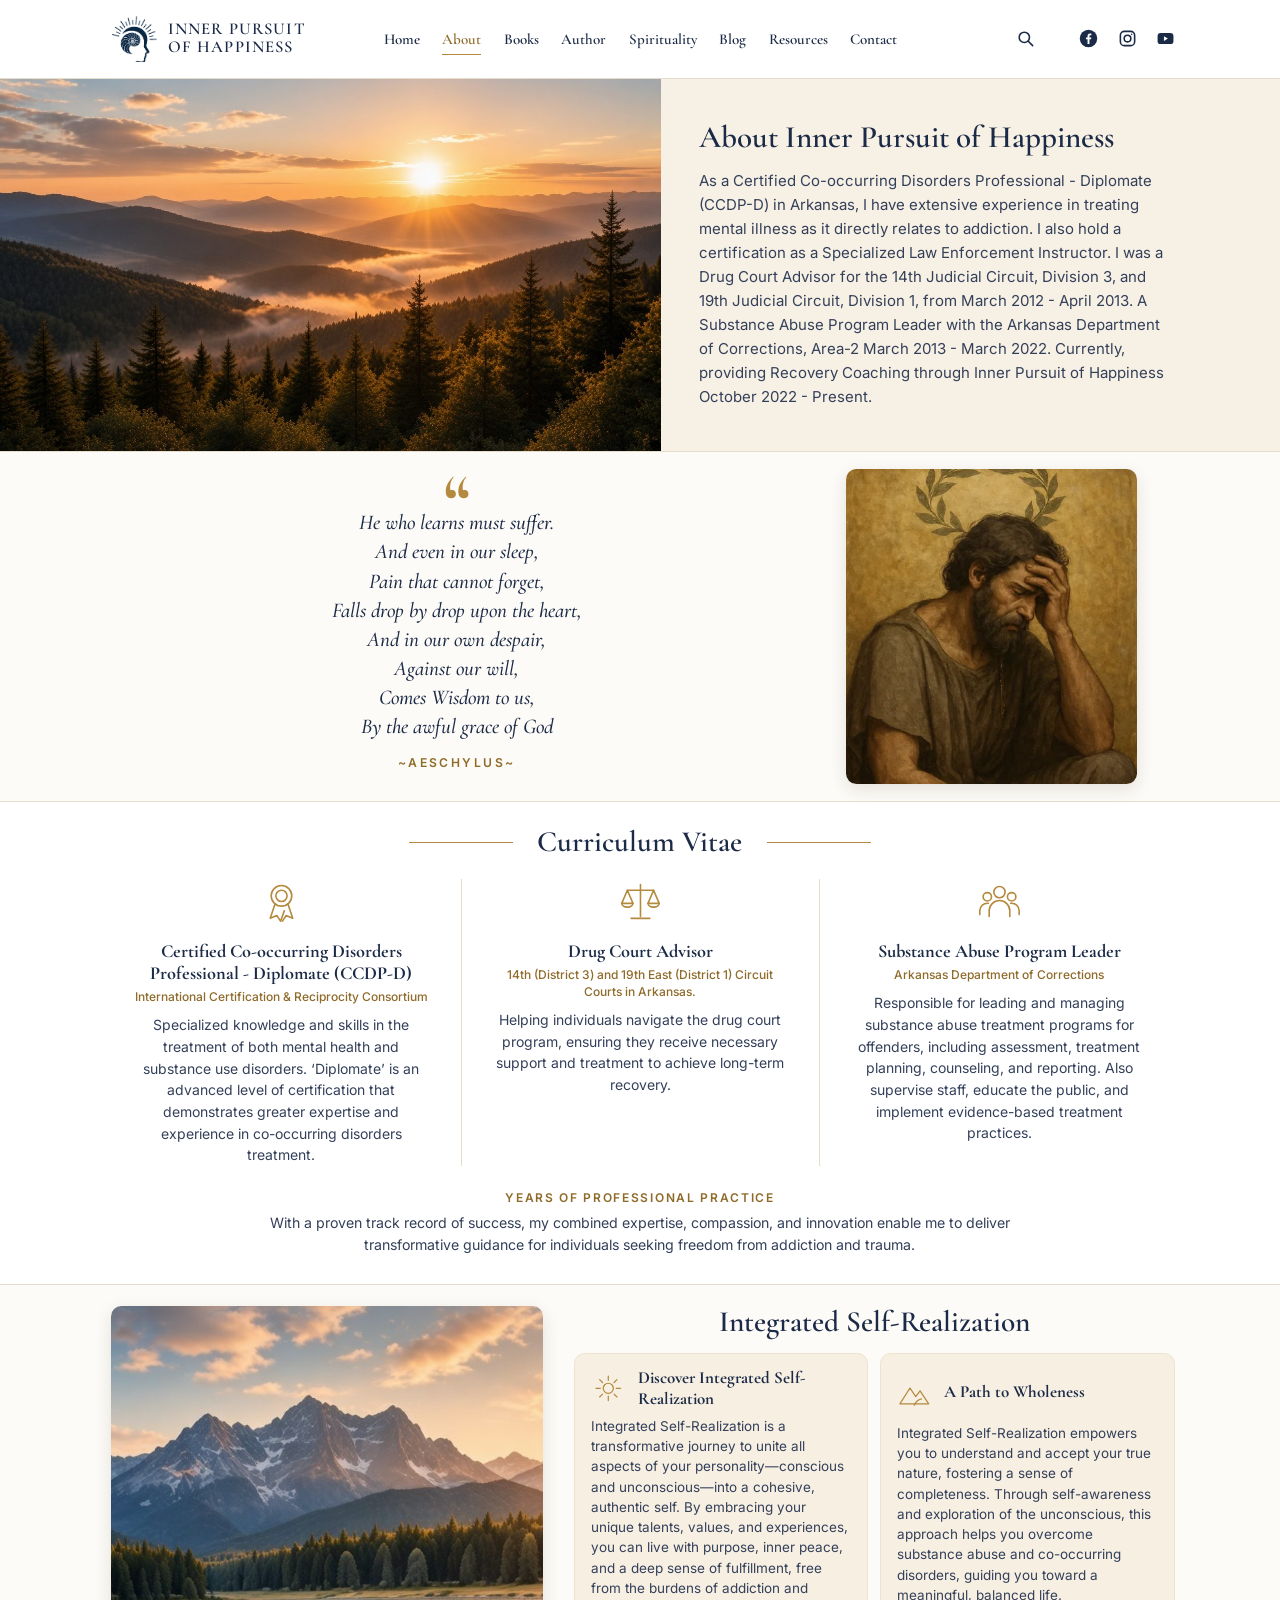
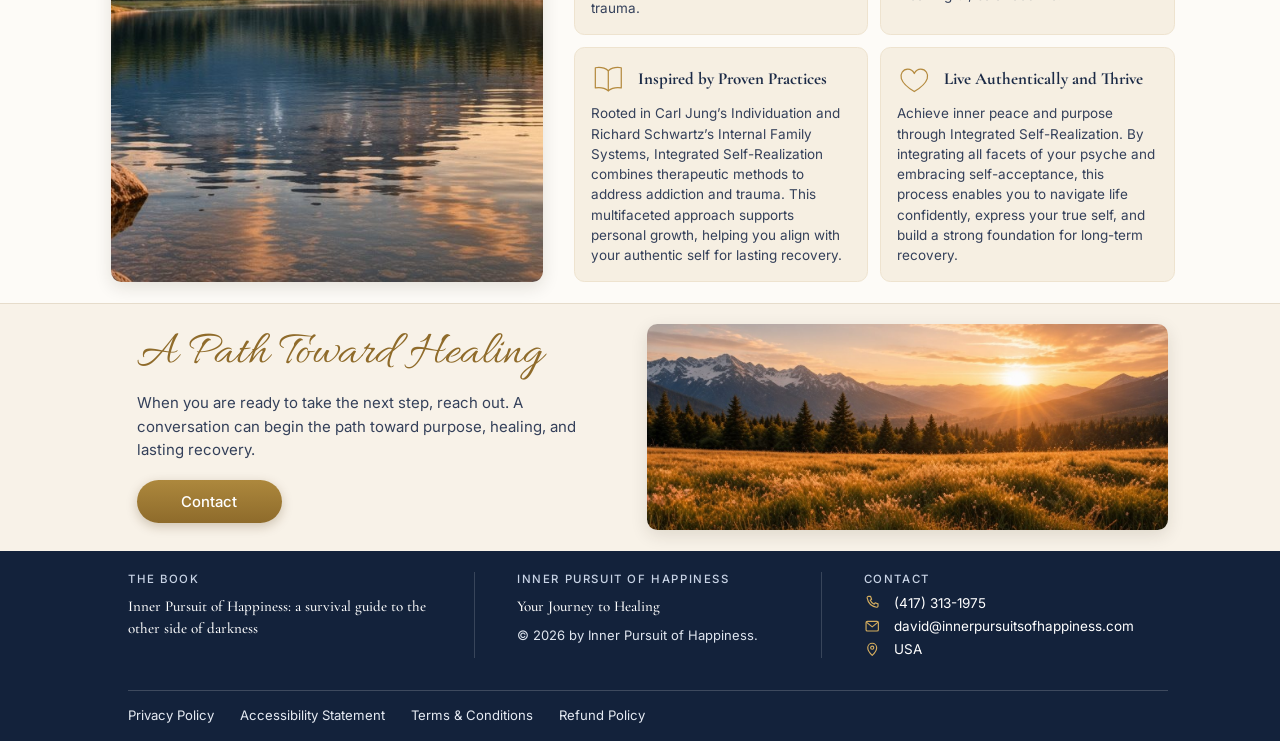
==== about.html @ 23fad0b7 "Add About page mock; link About from Home" ====
<!doctype html>
<html lang="en">
<head>
  <meta charset="utf-8" />
  <meta name="viewport" content="width=device-width, initial-scale=1" />
  <meta name="robots" content="noindex, nofollow, noarchive" />
  <meta name="googlebot" content="noindex, nofollow" />
  <title>About (design preview) | Inner Pursuit of Happiness</title>
  <meta name="description" content="Design preview of the Inner Pursuit of Happiness About page. Not the live website." />
  <link rel="icon" type="image/png" href="images/logo-icon.png" />
  <link rel="preconnect" href="https://fonts.googleapis.com" />
  <link rel="preconnect" href="https://fonts.gstatic.com" crossorigin />
  <link
    rel="stylesheet"
    href="https://fonts.googleapis.com/css2?family=Allura&family=Cormorant+Garamond:ital,wght@0,500;0,600;0,700;1,500&family=Inter:wght@400;500;600&display=swap"
  />
  <link rel="stylesheet" href="styles.css?v=compact-3" />
  <link rel="stylesheet" href="about.css?v=1" />
</head>
<body>
  <a class="skip-link" href="#main">Skip to main content</a>

  <header class="site-header">
    <div class="wrap header-inner">
      <a class="brand" href="./" aria-label="Inner Pursuit of Happiness, home">
        <img class="brand-mark" src="images/logo-icon.png" alt="" width="466" height="469" />
        <span class="brand-name" aria-hidden="true"><span>Inner Pursuit</span><span>of Happiness</span></span>
      </a>

      <button class="menu-toggle" type="button" aria-expanded="false" aria-controls="site-nav">
        <span class="menu-bars" aria-hidden="true"></span>
        <span class="menu-label">Menu</span>
      </button>

      <nav id="site-nav" class="site-nav" aria-label="Main">
        <ul>
          <li><a href="./">Home</a></li>
          <li><a href="about.html" aria-current="page">About</a></li>
          <li><a href="https://innerpursuitofhappiness.com/books">Books</a></li>
          <li><a href="https://innerpursuitofhappiness.com/author">Author</a></li>
          <li><a href="https://innerpursuitofhappiness.com/spirituality">Spirituality</a></li>
          <li><a href="https://innerpursuitofhappiness.com/blog">Blog</a></li>
          <li><a href="https://innerpursuitofhappiness.com/resources">Resources</a></li>
          <li><a href="https://innerpursuitofhappiness.com/contact">Contact</a></li>
        </ul>
      </nav>

      <div class="header-tools">
        <a
          class="tool-link"
          href="https://www.google.com/search?q=site%3Ainnerpursuitofhappiness.com"
          aria-label="Search the Inner Pursuit of Happiness website"
        >
          <svg viewBox="0 0 24 24" aria-hidden="true"><circle cx="10.5" cy="10.5" r="6.5" /><path d="M15.5 15.5 21 21" /></svg>
        </a>
        <span class="social" aria-hidden="true">
          <svg class="social-fb" viewBox="0 0 24 24"><circle cx="12" cy="12" r="11" /><path class="ink" d="M13.2 19v-6h2l.3-2.4h-2.3V9.2c0-.7.2-1.2 1.2-1.2h1.2V5.9c-.2 0-1-.1-1.8-.1-1.8 0-3 1.1-3 3.1v1.7H8.8V13h2v6z" /></svg>
          <svg class="social-ig" viewBox="0 0 24 24"><rect x="3" y="3" width="18" height="18" rx="5" /><circle cx="12" cy="12" r="4.2" /><circle cx="17.3" cy="6.7" r="1" class="dot" /></svg>
          <svg class="social-yt" viewBox="0 0 24 24"><rect x="2" y="5" width="20" height="14" rx="4" /><path class="ink" d="m10 9 5 3-5 3z" /></svg>
        </span>
      </div>
    </div>
  </header>

  <main id="main">
    <section class="ab-intro" aria-labelledby="about-title">
      <img
        class="ab-intro-img"
        src="images/about-valley-sunset.jpg"
        alt="The sun setting over misty forested mountain valleys, with evergreen trees in the foreground"
        width="1280"
        height="720"
        fetchpriority="high"
      />
      <div class="ab-intro-copy">
        <h1 id="about-title">About Inner Pursuit of Happiness</h1>
        <p>
          As a Certified Co-occurring Disorders Professional - Diplomate (CCDP-D) in Arkansas, I have extensive experience in
          treating mental illness as it directly relates to addiction. I also hold a certification as a Specialized Law
          Enforcement Instructor. I was a Drug Court Advisor for the 14th Judicial Circuit, Division 3, and 19th Judicial
          Circuit, Division 1, from March 2012 - April 2013. A Substance Abuse Program Leader with the Arkansas Department of
          Corrections, Area-2 March 2013 - March 2022. Currently, providing Recovery Coaching through Inner Pursuit of
          Happiness October 2022 - Present.
        </p>
      </div>
    </section>

    <section class="ab-quote" aria-label="A quote from Aeschylus">
      <div class="wrap ab-quote-grid">
        <figure class="ab-quote-fig">
          <span class="ab-quote-mark" aria-hidden="true">&ldquo;</span>
          <blockquote>
            <p>
              He who learns must suffer.<br />
              And even in our sleep,<br />
              Pain that cannot forget,<br />
              Falls drop by drop upon the heart,<br />
              And in our own despair,<br />
              Against our will,<br />
              Comes Wisdom to us,<br />
              By the awful grace of God
            </p>
          </blockquote>
          <figcaption>~Aeschylus~</figcaption>
        </figure>
        <img
          class="photo ab-quote-img"
          src="images/about-suffer.webp"
          alt="A person kneeling in sunlight with arms lifted"
          width="420"
          height="630"
          loading="lazy"
        />
      </div>
    </section>

    <section class="ab-cv" aria-labelledby="cv-title">
      <div class="wrap">
        <h2 id="cv-title" class="ab-rule-heading"><span>Curriculum Vitae</span></h2>
        <ul class="ab-cv-list">
          <li>
            <svg class="ab-icon" viewBox="0 0 48 48" aria-hidden="true"><circle cx="24" cy="18" r="11" /><circle cx="24" cy="18" r="6" /><path d="M17 27l-5 15 7-3 4 6 4-11M31 27l5 15-7-3-4 6" /></svg>
            <h3>Certified Co-occurring Disorders Professional - Diplomate (CCDP-D)</h3>
            <p class="ab-cv-org">International Certification &amp; Reciprocity Consortium</p>
            <p>
              Specialized knowledge and skills in the treatment of both mental health and substance use disorders.
              ‘Diplomate’ is an advanced level of certification that demonstrates greater expertise and experience in
              co-occurring disorders treatment.
            </p>
          </li>
          <li>
            <svg class="ab-icon" viewBox="0 0 48 48" aria-hidden="true"><path d="M24 6v34M14 42h20M10 12h28" /><path d="M10 12 4 26h12zM38 12l-6 14h12z" /><path d="M4 26a6 4 0 0 0 12 0M32 26a6 4 0 0 0 12 0" /></svg>
            <h3>Drug Court Advisor</h3>
            <p class="ab-cv-org">14th (District 3) and 19th East (District 1) Circuit Courts in Arkansas.</p>
            <p>
              Helping individuals navigate the drug court program, ensuring they receive necessary support and treatment to
              achieve long-term recovery.
            </p>
          </li>
          <li>
            <svg class="ab-icon" viewBox="0 0 48 48" aria-hidden="true"><circle cx="24" cy="14" r="6" /><circle cx="11" cy="19" r="4.5" /><circle cx="37" cy="19" r="4.5" /><path d="M13 40v-6a11 11 0 0 1 22 0v6M3 38v-4a8 8 0 0 1 9-8M45 38v-4a8 8 0 0 0-9-8" /></svg>
            <h3>Substance Abuse Program Leader</h3>
            <p class="ab-cv-org">Arkansas Department of Corrections</p>
            <p>
              Responsible for leading and managing substance abuse treatment programs for offenders, including assessment,
              treatment planning, counseling, and reporting. Also supervise staff, educate the public, and implement
              evidence-based treatment practices.
            </p>
          </li>
        </ul>
        <div class="ab-years">
          <h3>Years of Professional Practice</h3>
          <p>
            With a proven track record of success, my combined expertise, compassion, and innovation enable me to deliver
            transformative guidance for individuals seeking freedom from addiction and trauma.
          </p>
        </div>
      </div>
    </section>

    <section class="ab-isr" aria-labelledby="isr-title">
      <div class="wrap ab-isr-grid">
        <img
          class="photo ab-isr-img"
          src="images/mountain-lake.jpg"
          alt="A calm mountain lake at sunset with evergreen trees along the shore and golden light on the water"
          width="1280"
          height="720"
          loading="lazy"
        />
        <div class="ab-isr-copy">
          <h2 id="isr-title">Integrated Self-Realization</h2>
          <ul class="ab-cards">
            <li>
              <svg class="ab-card-icon" viewBox="0 0 48 48" aria-hidden="true"><circle cx="24" cy="24" r="7" /><path d="M24 7v6M24 35v6M7 24h6M35 24h6M12 12l4 4M32 32l4 4M12 36l4-4M32 16l4-4" /></svg>
              <h3>Discover Integrated Self-Realization</h3>
              <p>
                Integrated Self-Realization is a transformative journey to unite all aspects of your personality—conscious
                and unconscious—into a cohesive, authentic self. By embracing your unique talents, values, and experiences,
                you can live with purpose, inner peace, and a deep sense of fulfillment, free from the burdens of addiction
                and trauma.
              </p>
            </li>
            <li>
              <svg class="ab-card-icon" viewBox="0 0 48 48" aria-hidden="true"><path d="M4 40 18 18l8 12 6-8 12 18z" /><path d="M24 42c2-6 6-8 10-9" /></svg>
              <h3>A Path to Wholeness</h3>
              <p>
                Integrated Self-Realization empowers you to understand and accept your true nature, fostering a sense of
                completeness. Through self-awareness and exploration of the unconscious, this approach helps you overcome
                substance abuse and co-occurring disorders, guiding you toward a meaningful, balanced life.
              </p>
            </li>
            <li>
              <svg class="ab-card-icon" viewBox="0 0 48 48" aria-hidden="true"><path d="M24 12c-5-4-12-5-18-4v28c6-1 13 0 18 4 5-4 12-5 18-4V8c-6-1-13 0-18 4Z" /><path d="M24 12v28" /></svg>
              <h3>Inspired by Proven Practices</h3>
              <p>
                Rooted in Carl Jung’s Individuation and Richard Schwartz’s Internal Family Systems, Integrated
                Self-Realization combines therapeutic methods to address addiction and trauma. This multifaceted approach
                supports personal growth, helping you align with your authentic self for lasting recovery.
              </p>
            </li>
            <li>
              <svg class="ab-card-icon" viewBox="0 0 48 48" aria-hidden="true"><path d="M24 41s-15-9-18-18c-2-6 2-13 9-13 4 0 7 2 9 6 2-4 5-6 9-6 7 0 11 7 9 13-3 9-18 18-18 18Z" /></svg>
              <h3>Live Authentically and Thrive</h3>
              <p>
                Achieve inner peace and purpose through Integrated Self-Realization. By integrating all facets of your psyche
                and embracing self-acceptance, this process enables you to navigate life confidently, express your true self,
                and build a strong foundation for long-term recovery.
              </p>
            </li>
          </ul>
        </div>
      </div>
    </section>

    <section class="ab-heal" aria-labelledby="heal-title">
      <div class="wrap ab-heal-grid">
        <div class="ab-heal-copy">
          <h2 id="heal-title" class="script-heading">A Path Toward Healing</h2>
          <p>
            When you are ready to take the next step, reach out. A conversation can begin the path toward purpose, healing,
            and lasting recovery.
          </p>
          <a class="btn btn-gold" href="https://innerpursuitofhappiness.com/contact">Contact</a>
        </div>
        <img
          class="photo ab-heal-img"
          src="images/about-meadow-sunset.jpg"
          alt="A golden meadow at sunset with evergreen trees and snow-dusted mountains in the distance"
          width="1280"
          height="720"
          loading="lazy"
        />
      </div>
    </section>
  </main>

  <footer class="site-footer">
    <div class="wrap footer-cols">
      <div class="footer-col">
        <p class="footer-label">The Book</p>
        <p class="footer-serif">
          <a href="https://innerpursuitofhappiness.com/books/inner-pursuit-of-happiness">Inner Pursuit of Happiness: a survival guide to the other side of darkness</a>
        </p>
      </div>
      <div class="footer-col">
        <p class="footer-label">Inner Pursuit of Happiness</p>
        <p class="footer-serif">Your Journey to Healing</p>
        <p class="footer-small">© 2026 by Inner Pursuit of Happiness.</p>
      </div>
      <div class="footer-col">
        <p class="footer-label">Contact</p>
        <ul class="footer-contact">
          <li>
            <svg viewBox="0 0 24 24" aria-hidden="true"><path d="M6.6 3.5h3l1.5 4.2-2 1.4a12 12 0 0 0 5.8 5.8l1.4-2 4.2 1.5v3a2 2 0 0 1-2.2 2A17 17 0 0 1 4.6 5.7a2 2 0 0 1 2-2.2Z" /></svg>
            <a href="tel:+14173131975">(417) 313-1975</a>
          </li>
          <li>
            <svg viewBox="0 0 24 24" aria-hidden="true"><rect x="3" y="5" width="18" height="14" rx="2" /><path d="m3.5 6 8.5 7 8.5-7" /></svg>
            <a href="mailto:david@innerpursuitsofhappiness.com">david@innerpursuitsofhappiness.com</a>
          </li>
          <li>
            <svg viewBox="0 0 24 24" aria-hidden="true"><path d="M12 21s-6.5-6.2-6.5-11.2a6.5 6.5 0 0 1 13 0C18.5 14.8 12 21 12 21Z" /><circle cx="12" cy="9.8" r="2.3" /></svg>
            <span>USA</span>
          </li>
        </ul>
      </div>
    </div>
    <div class="wrap footer-legal">
      <nav aria-label="Legal">
        <ul>
          <li><a href="https://innerpursuitofhappiness.com/privacy-policy">Privacy Policy</a></li>
          <li><a href="https://innerpursuitofhappiness.com/accessibility">Accessibility Statement</a></li>
          <li><a href="https://innerpursuitofhappiness.com/terms">Terms &amp; Conditions</a></li>
          <li><a href="https://innerpursuitofhappiness.com/refund-policy">Refund Policy</a></li>
        </ul>
      </nav>
    </div>
  </footer>

  <script>
    (function () {
      var btn = document.querySelector(".menu-toggle");
      var nav = document.getElementById("site-nav");
      if (!btn || !nav) return;
      btn.addEventListener("click", function () {
        var open = btn.getAttribute("aria-expanded") === "true";
        btn.setAttribute("aria-expanded", String(!open));
        nav.classList.toggle("is-open", !open);
      });
    })();
  </script>
</body>
</html>
---- styles.css ----
/* Inner Pursuit of Happiness — home page design preview.
   Desktop geometry is taken from the approved 682px-wide mockup: every
   measurement is written in mockup pixels multiplied by --u (one mockup
   pixel), so the page keeps the mockup's proportions at any desktop width. */

:root {
  --u: min(calc(100vw / 682), 2.2px);
  --navy: #1b2a46;
  --navy-deep: #13223b;
  --ink: #26324a;
  --gold: #b48a3e;
  --gold-text: #8f6b2a;
  --gold-btn-top: #ad883d;
  --gold-btn-bottom: #8e6b2b;
  --cream: #faf6ee;
  --ivory: #fdfbf7;
  --line: #e6dccb;
  --serif: "Cormorant Garamond", "Palatino Linotype", Palatino, Georgia, serif;
  --sans: "Inter", "Segoe UI", system-ui, sans-serif;
  --script: "Allura", "Segoe Script", cursive;
}

*,
*::before,
*::after {
  box-sizing: border-box;
}

html {
  -webkit-text-size-adjust: 100%;
}

body {
  margin: 0;
  background: var(--ivory);
  color: var(--ink);
  font-family: var(--serif);
  overflow-x: hidden;
}

img {
  display: block;
  max-width: 100%;
}

a {
  color: inherit;
}

h1,
h2,
p,
ul,
figure,
blockquote {
  margin: 0;
}

ul {
  padding: 0;
  list-style: none;
}

:focus-visible {
  outline: 2px solid var(--gold-text);
  outline-offset: 3px;
  border-radius: 3px;
}

.skip-link {
  position: absolute;
  left: 1rem;
  top: -4rem;
  z-index: 50;
  padding: 0.6rem 1rem;
  background: var(--navy);
  color: #fff;
  font-family: var(--sans);
  text-decoration: none;
}

.skip-link:focus {
  top: 1rem;
}

.wrap {
  width: calc(682 * var(--u));
  margin-inline: auto;
  position: relative;
}

/* —— Header (mockup y 0–46) —— */
.site-header {
  background: #fff;
  border-bottom: 1px solid var(--line);
  position: relative;
  z-index: 10;
}

.header-inner {
  display: flex;
  align-items: center;
  height: calc(46 * var(--u));
  padding: 0 calc(32 * var(--u)) 0 calc(36 * var(--u));
}

.brand {
  display: flex;
  align-items: center;
  gap: calc(6 * var(--u));
  text-decoration: none;
  color: var(--navy);
  width: calc(157 * var(--u));
  flex: none;
}

.brand-mark {
  width: calc(28 * var(--u));
  height: auto;
}

.brand-name {
  display: flex;
  flex-direction: column;
  font-family: var(--serif);
  font-weight: 600;
  font-size: max(11px, calc(10.5 * var(--u)));
  line-height: 1.08;
  letter-spacing: 0.07em;
  text-transform: uppercase;
  white-space: nowrap;
}

.site-nav ul {
  display: flex;
  align-items: center;
  gap: calc(13 * var(--u));
}

.site-nav a {
  position: relative;
  display: inline-block;
  padding: calc(4 * var(--u)) 0;
  font-family: var(--serif);
  font-weight: 600;
  font-size: max(13px, calc(9.6 * var(--u)));
  color: var(--navy);
  text-decoration: none;
}

.site-nav a::after {
  content: "";
  position: absolute;
  left: 0;
  right: 0;
  bottom: 0;
  height: 1px;
  background: var(--gold);
  transform: scaleX(0);
  transition: transform 0.2s ease;
}

.site-nav a:hover::after,
.site-nav a[aria-current="page"]::after {
  transform: scaleX(1);
}

.site-nav a[aria-current="page"] {
  color: var(--gold-text);
}

.header-tools {
  display: flex;
  align-items: center;
  gap: calc(26 * var(--u));
  margin-left: auto;
}

.tool-link {
  display: grid;
  place-items: center;
  color: var(--navy);
}

.header-tools svg {
  width: calc(12.5 * var(--u));
  height: calc(12.5 * var(--u));
  min-width: 16px;
  min-height: 16px;
}

.tool-link svg {
  fill: none;
  stroke: currentColor;
  stroke-width: 2;
  stroke-linecap: round;
}

.social {
  display: flex;
  align-items: center;
  gap: calc(11 * var(--u));
  color: var(--navy);
}

.social-fb circle {
  fill: var(--navy);
}

.social-fb .ink,
.social-yt .ink {
  fill: #fff;
}

.social-ig rect,
.social-ig circle {
  fill: none;
  stroke: var(--navy);
  stroke-width: 2;
}

.social-ig .dot {
  fill: var(--navy);
  stroke: none;
}

.social-yt rect {
  fill: var(--navy);
}

.menu-toggle {
  display: none;
}

/* —— Hero (mockup y 47–257: 210 tall) —— */
.hero {
  position: relative;
  height: calc(210 * var(--u));
  overflow: hidden;
  background: #c98d4f;
}

.hero-img {
  position: absolute;
  inset: 0;
  width: 100%;
  height: 100%;
  object-fit: cover;
  object-position: 30% 33%;
}

.hero::after {
  content: "";
  position: absolute;
  inset: 0;
  background: radial-gradient(ellipse 22% 46% at 74.6% 50%, rgba(255, 240, 214, 0.38), rgba(255, 240, 214, 0) 100%);
  pointer-events: none;
}

.hero-inner {
  height: 100%;
  z-index: 1;
}

.hero-copy {
  position: absolute;
  left: calc(390 * var(--u));
  width: calc(238 * var(--u));
  top: calc(26 * var(--u));
  text-align: center;
  color: var(--navy);
}

.hero h1 {
  font-family: var(--serif);
  font-weight: 600;
  font-size: calc(28 * var(--u));
  line-height: 0.97;
  letter-spacing: -0.005em;
  color: var(--navy);
}

.hero-lede {
  margin-top: calc(10 * var(--u));
  font-family: var(--serif);
  font-weight: 600;
  font-size: calc(11 * var(--u));
  line-height: 1.45;
  color: #1f2a3c;
}

.btn {
  display: inline-flex;
  align-items: center;
  justify-content: center;
  border-radius: 999px;
  font-family: var(--sans);
  font-weight: 600;
  text-decoration: none;
  transition: filter 0.2s ease, transform 0.2s ease;
}

.btn-gold {
  color: #fff;
  background: linear-gradient(180deg, var(--gold-btn-top), var(--gold-btn-bottom));
  box-shadow: 0 calc(2 * var(--u)) calc(6 * var(--u)) rgba(80, 52, 12, 0.25);
}

.btn-gold:hover {
  filter: brightness(1.08);
}

.btn-caps {
  text-transform: uppercase;
  letter-spacing: 0.12em;
}

.hero .btn {
  margin-top: calc(14 * var(--u));
  width: calc(136 * var(--u));
  height: calc(29 * var(--u));
  font-size: max(11px, calc(7.8 * var(--u)));
}

/* —— Feature icons (mockup y 257–343: 86 tall) —— */
.features {
  background: var(--cream);
  border-bottom: 1px solid var(--line);
}

.features-list {
  display: grid;
  grid-template-columns: repeat(4, 1fr);
  height: calc(86 * var(--u));
  padding: 0 calc(18 * var(--u));
  align-items: center;
}

.features-list li {
  display: flex;
  flex-direction: column;
  align-items: center;
  text-align: center;
  padding: calc(4 * var(--u)) 0;
}

.features-list li + li {
  border-left: 1px solid var(--line);
}

.feature-icon {
  width: calc(25 * var(--u));
  height: calc(25 * var(--u));
  fill: none;
  stroke: var(--gold);
  stroke-width: 1.6;
  stroke-linecap: round;
  stroke-linejoin: round;
}

.features h2 {
  margin-top: calc(7 * var(--u));
  font-family: var(--serif);
  font-weight: 600;
  font-size: max(15px, calc(11.2 * var(--u)));
  line-height: 1.15;
  color: var(--navy);
}

.features p {
  margin-top: calc(3 * var(--u));
  font-family: var(--serif);
  font-weight: 500;
  font-size: max(13px, calc(8.4 * var(--u)));
  color: #3c4658;
}

/* —— Who this is for (mockup y 343–580) —— */
.who {
  background: var(--ivory);
  padding: calc(18 * var(--u)) 0 calc(14 * var(--u));
}

.who-grid {
  display: grid;
  grid-template-columns: calc(312 * var(--u)) calc(275 * var(--u));
  justify-content: space-between;
  padding: 0 calc(40 * var(--u)) 0 calc(45 * var(--u));
}

.script-heading {
  font-family: var(--script);
  font-weight: 400;
  font-size: calc(30 * var(--u));
  line-height: 1;
  color: var(--gold-text);
  margin-top: calc(4 * var(--u));
}

.who-copy p {
  font-family: var(--serif);
  font-weight: 500;
  font-size: calc(12.4 * var(--u));
  line-height: 1.35;
  color: var(--ink);
}

.who-copy .script-heading + p {
  margin-top: calc(12 * var(--u));
}

.who-more {
  margin-top: calc(10 * var(--u));
}

.photo {
  border-radius: calc(6 * var(--u));
  object-fit: cover;
  box-shadow: 0 calc(3 * var(--u)) calc(10 * var(--u)) rgba(40, 30, 10, 0.12);
}

.who-photo {
  width: calc(275 * var(--u));
  height: calc(164 * var(--u));
  object-position: 50% 55%;
}

.tagline {
  display: flex;
  align-items: center;
  justify-content: center;
  gap: calc(8 * var(--u));
  margin-top: calc(12 * var(--u));
  font-family: var(--script);
  font-size: calc(21 * var(--u));
  line-height: 1.2;
  color: var(--navy);
}

.heart {
  width: calc(12 * var(--u));
  height: calc(12 * var(--u));
  fill: var(--gold);
}

/* —— Quote banner (mockup y 580–688: 108 tall) —— */
.quote {
  position: relative;
  height: calc(108 * var(--u));
  overflow: hidden;
  background: var(--navy-deep);
}

.quote-img {
  position: absolute;
  inset: 0;
  width: 100%;
  height: 100%;
  object-fit: cover;
  object-position: 50% 60%;
}

.quote::after {
  content: "";
  position: absolute;
  inset: 0;
  background: radial-gradient(ellipse 48% 70% at 50% 55%, rgba(14, 22, 40, 0.5), rgba(14, 22, 40, 0.12) 100%);
}

.quote-inner {
  position: relative;
  z-index: 1;
  height: 100%;
  display: flex;
  flex-direction: column;
  align-items: center;
  justify-content: center;
  text-align: center;
  color: #fff;
}

.quote-mark {
  font-family: var(--serif);
  font-weight: 700;
  font-size: calc(40 * var(--u));
  line-height: 0.6;
  height: calc(18 * var(--u));
  color: #d4ad5f;
}

.quote blockquote p {
  margin-top: calc(6 * var(--u));
  font-family: var(--serif);
  font-style: italic;
  font-weight: 500;
  font-size: calc(12 * var(--u));
  line-height: 1.5;
  text-shadow: 0 1px 3px rgba(0, 0, 0, 0.35);
}

.quote figcaption {
  margin-top: calc(7 * var(--u));
  font-family: var(--sans);
  font-weight: 600;
  font-size: max(11px, calc(7.4 * var(--u)));
  letter-spacing: 0.12em;
  text-transform: uppercase;
  color: #e3bf72;
}

/* —— Your Journey to Healing (mockup y 688–868) —— */
.journey {
  background: var(--cream);
  padding: calc(14 * var(--u)) 0 calc(12 * var(--u));
  border-top: 1px solid var(--line);
}

.journey-grid {
  display: grid;
  grid-template-columns: calc(326 * var(--u)) 1fr;
  gap: calc(32 * var(--u));
  align-items: center;
  padding: 0 calc(40 * var(--u)) 0 calc(34 * var(--u));
}

.journey-photo {
  width: calc(326 * var(--u));
  height: calc(154 * var(--u));
  object-position: 50% 60%;
}

.journey-copy h2 {
  font-family: var(--serif);
  font-weight: 500;
  font-size: calc(24 * var(--u));
  line-height: 1.1;
  color: var(--navy);
}

.journey-copy p {
  margin-top: calc(9 * var(--u));
  font-family: var(--serif);
  font-weight: 500;
  font-size: calc(12.2 * var(--u));
  line-height: 1.33;
  color: var(--ink);
}

.journey .btn {
  margin-top: calc(16 * var(--u));
  width: calc(89 * var(--u));
  height: calc(29 * var(--u));
  font-size: max(13px, calc(10 * var(--u)));
  font-weight: 500;
}

/* —— Footer (mockup y 868–1024: 156 tall) —— */
.site-footer {
  background: var(--navy-deep);
  color: #fff;
  padding: calc(18 * var(--u)) 0 calc(14 * var(--u));
}

.footer-cols {
  display: grid;
  grid-template-columns: 1fr 1fr 1fr;
  padding: 0 calc(36 * var(--u)) calc(18 * var(--u)) calc(45 * var(--u));
}

.footer-col + .footer-col {
  border-left: 1px solid rgba(255, 255, 255, 0.16);
  padding-left: calc(24 * var(--u));
}

.footer-col:first-child {
  padding-right: calc(24 * var(--u));
}

.footer-label {
  font-family: var(--sans);
  font-weight: 500;
  font-size: max(11px, calc(7.4 * var(--u)));
  letter-spacing: 0.14em;
  text-transform: uppercase;
  color: #c9d4e6;
}

.footer-serif {
  margin-top: calc(9 * var(--u));
  font-family: var(--serif);
  font-weight: 500;
  font-size: max(15px, calc(10.6 * var(--u)));
  line-height: 1.45;
}

.footer-serif a {
  text-decoration: none;
}

.footer-serif a:hover,
.footer-contact a:hover,
.footer-legal a:hover {
  text-decoration: underline;
}

.footer-small {
  margin-top: calc(7 * var(--u));
  font-family: var(--sans);
  font-size: max(12px, calc(8.2 * var(--u)));
  color: #dfe5ef;
}

.footer-contact {
  margin-top: calc(6 * var(--u));
  display: grid;
  gap: calc(6 * var(--u));
  font-family: var(--sans);
  font-size: max(12px, calc(8.4 * var(--u)));
}

.footer-contact li {
  display: flex;
  align-items: center;
  gap: calc(8 * var(--u));
  min-width: 0;
}

.footer-contact a {
  text-decoration: none;
  overflow-wrap: anywhere;
}

.footer-contact svg {
  flex: none;
  width: max(14px, calc(9.5 * var(--u)));
  height: max(14px, calc(9.5 * var(--u)));
  fill: none;
  stroke: #d4ad5f;
  stroke-width: 1.7;
  stroke-linejoin: round;
}

.footer-legal {
  padding: calc(12 * var(--u)) calc(36 * var(--u)) 0 calc(45 * var(--u));
}

.footer-legal::before {
  content: "";
  display: block;
  height: 1px;
  background: rgba(255, 255, 255, 0.18);
  margin-bottom: calc(12 * var(--u));
}

.footer-legal ul {
  display: flex;
  flex-wrap: wrap;
  gap: calc(6 * var(--u)) calc(15 * var(--u));
}

.footer-legal a {
  font-family: var(--sans);
  font-size: max(12px, calc(8.2 * var(--u)));
  color: #e6ebf3;
  text-decoration: none;
}

/* —— Tablet and phone —— */
@media (max-width: 960px) {
  :root {
    --u: 1.5px;
  }

  .wrap {
    width: 100%;
  }

  .header-inner {
    height: auto;
    min-height: 64px;
    padding: 0.6rem 1.25rem;
    flex-wrap: wrap;
    gap: 0.5rem 1rem;
  }

  .brand {
    width: auto;
  }

  .brand-mark {
    width: 40px;
  }

  .header-tools {
    order: 2;
    gap: 1rem;
  }

  .menu-toggle {
    order: 3;
    display: inline-flex;
    align-items: center;
    gap: 0.5rem;
    padding: 0.5rem 0.9rem;
    border: 1px solid var(--line);
    border-radius: 999px;
    background: #fff;
    color: var(--navy);
    font-family: var(--sans);
    font-size: 0.9rem;
    font-weight: 600;
    cursor: pointer;
  }

  .menu-bars,
  .menu-bars::before,
  .menu-bars::after {
    display: block;
    width: 16px;
    height: 2px;
    background: currentColor;
    position: relative;
  }

  .menu-bars::before,
  .menu-bars::after {
    content: "";
    position: absolute;
    left: 0;
  }

  .menu-bars::before {
    top: -5px;
  }

  .menu-bars::after {
    top: 5px;
  }

  .site-nav {
    order: 4;
    display: none;
    width: 100%;
  }

  .site-nav.is-open {
    display: block;
  }

  .site-nav ul {
    flex-direction: column;
    align-items: flex-start;
    gap: 0;
    padding: 0.25rem 0 0.5rem;
  }

  .site-nav li {
    width: 100%;
    border-top: 1px solid var(--line);
  }

  .site-nav a {
    display: block;
    padding: 0.7rem 0;
    font-size: 1.1rem;
  }

  .site-nav a::after {
    display: none;
  }

  .hero {
    height: auto;
    background: var(--cream);
  }

  .hero-img {
    position: relative;
    height: clamp(240px, 56vw, 460px);
    object-position: 28% 35%;
  }

  .hero::after {
    display: none;
  }

  .hero-copy {
    position: static;
    width: auto;
    padding: 1.75rem 1.25rem 2rem;
  }

  .hero h1 {
    font-size: clamp(2.2rem, 7vw, 3rem);
    line-height: 1.02;
  }

  .hero-lede {
    font-size: 1.15rem;
  }

  .hero .btn {
    width: auto;
    height: auto;
    min-height: 48px;
    padding: 0 2rem;
  }

  .features-list {
    height: auto;
    grid-template-columns: repeat(2, 1fr);
    padding: 1.25rem 1rem;
    row-gap: 1.25rem;
  }

  .features-list li:nth-child(3) {
    border-left: 0;
  }

  .feature-icon {
    width: 36px;
    height: 36px;
  }

  .who {
    padding: 2rem 0 1.75rem;
  }

  .who-grid,
  .journey-grid {
    grid-template-columns: 1fr;
    gap: 1.5rem;
    padding: 0 1.25rem;
  }

  .script-heading {
    font-size: 2.6rem;
  }

  .who-copy p,
  .journey-copy p {
    font-size: 1.2rem;
    line-height: 1.5;
  }

  .who-photo,
  .journey-photo {
    width: 100%;
    height: auto;
    aspect-ratio: 16 / 9;
    border-radius: 8px;
  }

  .tagline {
    margin-top: 1.5rem;
    padding: 0 1.25rem;
    font-size: 1.9rem;
    flex-wrap: wrap;
    text-align: center;
  }

  .heart {
    width: 18px;
    height: 18px;
  }

  .quote {
    height: auto;
  }

  .quote-inner {
    padding: 2rem 1.25rem;
  }

  .quote-mark {
    font-size: 3.2rem;
    height: 1.6rem;
  }

  .quote blockquote p {
    font-size: 1.2rem;
  }

  .journey {
    padding: 2rem 0;
  }

  .journey-copy h2 {
    font-size: 2.2rem;
  }

  .journey .btn {
    width: auto;
    height: auto;
    min-height: 46px;
    padding: 0 2rem;
  }

  .site-footer {
    padding: 2rem 0 1.5rem;
  }

  .footer-cols {
    grid-template-columns: 1fr;
    gap: 1.5rem;
    padding: 0 1.25rem 1.5rem;
  }

  .footer-col + .footer-col {
    border-left: 0;
    border-top: 1px solid rgba(255, 255, 255, 0.16);
    padding: 1.25rem 0 0;
  }

  .footer-legal {
    padding: 1rem 1.25rem 0;
  }

  .br-d {
    display: none;
  }
}

@media (max-width: 480px) {
  .brand-name {
    font-size: 12px;
  }

  .header-tools {
    gap: 0.7rem;
  }

  .social {
    gap: 0.55rem;
  }

  .features p {
    font-size: 12px;
  }
}

@media (prefers-reduced-motion: reduce) {
  .btn,
  .site-nav a::after {
    transition: none;
  }
}

/* —— Second pass against the mockup: icon row weight, body size, quote mark —— */
@media (min-width: 961px) {
  .feature-icon {
    width: calc(29 * var(--u));
    height: calc(29 * var(--u));
    stroke-width: 1.8;
  }

  .features h2 {
    margin-top: calc(6 * var(--u));
    font-size: calc(12 * var(--u));
  }

  .features p {
    font-size: calc(8.8 * var(--u));
    color: #2f3a4e;
  }

  .who-grid {
    grid-template-columns: calc(304 * var(--u)) calc(275 * var(--u));
  }

  .who-copy p {
    font-size: calc(13.4 * var(--u));
    line-height: 1.28;
    color: var(--navy);
  }

  .quote-mark {
    font-size: calc(50 * var(--u));
    height: calc(20 * var(--u));
    color: #dcb262;
  }

  .quote blockquote p {
    font-size: calc(12.6 * var(--u));
  }

  .quote figcaption {
    color: #ecc679;
  }

  .hero h1 {
    font-weight: 700;
  }
}

@media (min-width: 961px) {
  .who-grid {
    grid-template-columns: calc(314 * var(--u)) calc(275 * var(--u));
  }

  .who-copy p {
    font-size: calc(12.2 * var(--u));
    line-height: 1.36;
    white-space: nowrap;
  }

  .quote-mark {
    font-size: calc(44 * var(--u));
  }
}

/* —— Compact pass: content width capped at 1180px (682 mockup px x 1.73),
   then section heights and type reduced toward the requested targets. —— */
@media (min-width: 961px) {
  :root {
    --u: min(calc(100vw / 682), 1.73px);
  }

  .header-inner {
    height: calc(45 * var(--u));
  }

  .brand-mark {
    width: calc(26 * var(--u));
  }

  .brand-name {
    font-size: calc(9.6 * var(--u));
  }

  .site-nav a {
    font-size: max(14px, calc(8.7 * var(--u)));
  }

  .header-tools svg {
    width: calc(11 * var(--u));
    height: calc(11 * var(--u));
  }

  .hero {
    height: calc(182 * var(--u));
  }

  .hero-img {
    object-position: 30% 26%;
  }

  .hero-copy {
    top: calc(24 * var(--u));
  }

  .hero h1 {
    font-size: calc(24.3 * var(--u));
  }

  .hero-lede {
    margin-top: calc(8 * var(--u));
    font-size: max(16px, calc(9.8 * var(--u)));
  }

  .hero .btn {
    margin-top: calc(11 * var(--u));
    width: calc(116 * var(--u));
    height: calc(25.5 * var(--u));
    font-size: max(11px, calc(7 * var(--u)));
  }

  .features-list {
    height: calc(82 * var(--u));
  }

  .feature-icon {
    width: calc(26 * var(--u));
    height: calc(26 * var(--u));
  }

  .features h2 {
    margin-top: calc(5 * var(--u));
    font-size: calc(10 * var(--u));
  }

  .features p {
    font-size: max(13px, calc(8 * var(--u)));
  }

  .who {
    padding: calc(14 * var(--u)) 0 calc(10 * var(--u));
  }

  .who-grid {
    grid-template-columns: calc(300 * var(--u)) calc(275 * var(--u));
    align-items: center;
  }

  .script-heading {
    font-size: calc(27.7 * var(--u));
    margin-top: 0;
  }

  .who-copy p {
    font-size: calc(10.4 * var(--u));
    line-height: 1.45;
  }

  .who-copy .script-heading + p {
    margin-top: calc(8 * var(--u));
  }

  .who-more {
    margin-top: calc(7 * var(--u));
  }

  .who-photo {
    height: calc(153 * var(--u));
  }

  .tagline {
    margin-top: calc(8 * var(--u));
    font-size: calc(18 * var(--u));
  }

  .heart {
    width: calc(11 * var(--u));
    height: calc(11 * var(--u));
  }

  .quote {
    height: calc(98 * var(--u));
  }

  .quote-mark {
    font-size: calc(36 * var(--u));
    height: calc(15 * var(--u));
  }

  .quote blockquote p {
    margin-top: calc(5 * var(--u));
    font-size: calc(10.4 * var(--u));
  }

  .quote figcaption {
    margin-top: calc(6 * var(--u));
    font-size: max(11px, calc(6.8 * var(--u)));
  }

  .journey {
    padding: calc(12 * var(--u)) 0 calc(10 * var(--u));
  }

  .journey-photo {
    height: calc(140 * var(--u));
  }

  .journey-copy h2 {
    font-size: calc(18.5 * var(--u));
  }

  .journey-copy p {
    margin-top: calc(7 * var(--u));
    font-size: calc(10.4 * var(--u));
    line-height: 1.45;
  }

  .journey .btn {
    margin-top: calc(12 * var(--u));
    width: calc(84 * var(--u));
    height: calc(25 * var(--u));
    font-size: max(13px, calc(8.6 * var(--u)));
  }

  .site-footer {
    padding: calc(12 * var(--u)) 0 calc(9 * var(--u));
  }

  .footer-cols {
    padding-bottom: calc(11 * var(--u));
  }

  .footer-label {
    font-size: max(11px, calc(6.6 * var(--u)));
  }

  .footer-serif {
    margin-top: calc(6 * var(--u));
    font-size: calc(8.7 * var(--u));
  }

  .footer-small {
    margin-top: calc(5 * var(--u));
    font-size: max(13px, calc(7.5 * var(--u)));
  }

  .footer-contact {
    margin-top: calc(5 * var(--u));
    gap: calc(4 * var(--u));
    font-size: max(13px, calc(7.8 * var(--u)));
  }

  .footer-legal {
    padding-top: calc(8 * var(--u));
  }

  .footer-legal::before {
    margin-bottom: calc(8 * var(--u));
  }

  .footer-legal a {
    font-size: max(13px, calc(7.6 * var(--u)));
  }
}

@media (min-width: 961px) {
  .hero {
    max-width: calc(682 * var(--u));
    margin-inline: auto;
  }

  .hero-img {
    object-position: 30% 32%;
  }
}

/* —— Full-width hero photo at the compact height; tighter feature row —— */
@media (min-width: 961px) {
  .hero {
    max-width: none;
    margin-inline: 0;
  }

  .hero-img {
    object-position: 30% 29%;
  }

  .features-list {
    height: auto;
    padding-top: 5px;
    padding-bottom: 5px;
  }

  .features-list li {
    padding: 0;
  }

  .features h2 {
    margin-top: 2px;
    line-height: 1.1;
  }

  .features p {
    margin-top: 1px;
    line-height: 1.15;
  }
}
---- about.css ----
/* Inner Pursuit of Happiness — About page design preview.
   Uses the --u unit (one mockup pixel) and shared header/footer from styles.css.
   Section geometry follows the approved 682px-wide About mockup. */

h3 {
  margin: 0;
}

.ab-body,
.ab-intro-copy p,
.ab-cv-list p,
.ab-years p,
.ab-cards p,
.ab-heal-copy p {
  font-family: var(--sans);
  color: #34405a;
}

/* —— Intro: photo full-bleed left, text right (mockup y 37–200) —— */
.ab-intro {
  display: grid;
  grid-template-columns: calc(50% + 12 * var(--u)) 1fr;
  background: #f7f0e4;
  border-bottom: 1px solid var(--line);
}

.ab-intro-img {
  width: 100%;
  height: 100%;
  min-height: calc(163 * var(--u));
  object-fit: cover;
  object-position: 50% 45%;
}

.ab-intro-copy {
  align-self: center;
  padding: calc(16 * var(--u)) calc(max(0px, (100vw - 682 * var(--u)) / 2) + 32 * var(--u)) calc(16 * var(--u))
    calc(22 * var(--u));
}

.ab-intro-copy h1 {
  font-family: var(--serif);
  font-weight: 600;
  font-size: calc(18 * var(--u));
  line-height: 1.15;
  color: var(--navy);
}

.ab-intro-copy p {
  margin-top: calc(8 * var(--u));
  font-size: max(15px, calc(8.6 * var(--u)));
  line-height: 1.6;
}

/* —— Aeschylus quote with original image (mockup y 201–400) —— */
.ab-quote {
  background: var(--ivory);
  padding: calc(10 * var(--u)) 0;
}

.ab-quote-grid {
  display: grid;
  grid-template-columns: 1fr calc(168 * var(--u));
  gap: calc(30 * var(--u));
  align-items: center;
  padding: 0 calc(54 * var(--u)) 0 calc(40 * var(--u));
}

.ab-quote-fig {
  text-align: center;
}

.ab-quote-mark {
  display: block;
  font-family: var(--serif);
  font-weight: 700;
  font-size: calc(42 * var(--u));
  line-height: 0.5;
  height: calc(15 * var(--u));
  color: var(--gold);
}

.ab-quote blockquote p {
  font-family: var(--serif);
  font-style: italic;
  font-weight: 500;
  font-size: calc(12.2 * var(--u));
  line-height: 1.38;
  color: var(--navy);
}

.ab-quote figcaption {
  margin-top: calc(8 * var(--u));
  font-family: var(--sans);
  font-weight: 600;
  font-size: max(12px, calc(7 * var(--u)));
  letter-spacing: 0.2em;
  text-transform: uppercase;
  color: var(--gold-text);
}

.ab-quote-img {
  width: calc(168 * var(--u));
  height: calc(182 * var(--u));
  object-position: 50% 35%;
}

/* —— Curriculum Vitae (mockup y 400–595) —— */
.ab-cv {
  background: #fff;
  border-top: 1px solid var(--line);
  padding: calc(14 * var(--u)) 0 calc(16 * var(--u));
}

.ab-rule-heading {
  display: flex;
  align-items: center;
  justify-content: center;
  gap: calc(14 * var(--u));
  font-family: var(--serif);
  font-weight: 600;
  font-size: calc(17 * var(--u));
  line-height: 1.1;
  color: var(--navy);
}

.ab-rule-heading::before,
.ab-rule-heading::after {
  content: "";
  width: calc(60 * var(--u));
  height: 1px;
  background: var(--gold);
}

.ab-cv-list {
  display: grid;
  grid-template-columns: repeat(3, 1fr);
  margin-top: calc(12 * var(--u));
  padding: 0 calc(30 * var(--u));
}

.ab-cv-list li {
  text-align: center;
  padding: 0 calc(16 * var(--u));
}

.ab-cv-list li + li {
  border-left: 1px solid var(--line);
}

.ab-icon,
.ab-card-icon {
  width: calc(26 * var(--u));
  height: calc(26 * var(--u));
  margin-inline: auto;
  fill: none;
  stroke: var(--gold);
  stroke-width: 1.7;
  stroke-linecap: round;
  stroke-linejoin: round;
}

.ab-cv-list h3 {
  margin-top: calc(6 * var(--u));
  font-family: var(--serif);
  font-weight: 700;
  font-size: calc(10.6 * var(--u));
  line-height: 1.2;
  color: var(--navy);
}

.ab-cv-list .ab-cv-org {
  margin-top: calc(3 * var(--u));
  font-size: max(12px, calc(6.8 * var(--u)));
  font-weight: 500;
  line-height: 1.4;
  color: var(--gold-text);
}

.ab-cv-list p {
  margin-top: calc(5 * var(--u));
  font-size: max(14px, calc(8 * var(--u)));
  line-height: 1.55;
}

.ab-years {
  max-width: calc(470 * var(--u));
  margin: calc(14 * var(--u)) auto 0;
  text-align: center;
}

.ab-years h3 {
  font-family: var(--sans);
  font-weight: 600;
  font-size: max(12px, calc(6.8 * var(--u)));
  letter-spacing: 0.14em;
  text-transform: uppercase;
  color: var(--gold-text);
}

.ab-years p {
  margin-top: calc(4 * var(--u));
  font-size: max(14px, calc(8.2 * var(--u)));
  line-height: 1.55;
}

/* —— Integrated Self-Realization (mockup y 595–770) —— */
.ab-isr {
  background: var(--ivory);
  border-top: 1px solid var(--line);
  padding: calc(12 * var(--u)) 0;
}

.ab-isr-grid {
  display: grid;
  grid-template-columns: calc(301 * var(--u)) 1fr;
  gap: calc(20 * var(--u));
  padding: 0 calc(32 * var(--u)) 0 calc(35 * var(--u));
}

.ab-isr-img {
  width: 100%;
  height: 100%;
  min-height: calc(153 * var(--u));
  object-position: 50% 55%;
}

.ab-isr-copy h2 {
  text-align: center;
  font-family: var(--serif);
  font-weight: 600;
  font-size: calc(17 * var(--u));
  line-height: 1.1;
  color: var(--navy);
}

.ab-cards {
  display: grid;
  grid-template-columns: 1fr 1fr;
  gap: calc(7 * var(--u));
  margin-top: calc(9 * var(--u));
}

.ab-cards li {
  text-align: center;
  padding: calc(8 * var(--u)) calc(9 * var(--u)) calc(9 * var(--u));
  background: #f6efe2;
  border: 1px solid #eee3cf;
  border-radius: calc(6 * var(--u));
}

.ab-card-icon {
  width: calc(20 * var(--u));
  height: calc(20 * var(--u));
}

.ab-cards h3 {
  margin-top: calc(4 * var(--u));
  font-family: var(--serif);
  font-weight: 700;
  font-size: calc(9.8 * var(--u));
  line-height: 1.2;
  color: var(--navy);
}

.ab-cards p {
  margin-top: calc(4 * var(--u));
  font-size: max(13.5px, calc(7.6 * var(--u)));
  line-height: 1.5;
}

/* —— A Path Toward Healing (mockup y 770–908) —— */
.ab-heal {
  background: #f8f2e8;
  border-top: 1px solid var(--line);
  padding: calc(12 * var(--u)) 0;
}

.ab-heal-grid {
  display: grid;
  grid-template-columns: 1fr calc(301 * var(--u));
  gap: calc(30 * var(--u));
  align-items: center;
  padding: 0 calc(36 * var(--u)) 0 calc(50 * var(--u));
}

.ab-heal-copy p {
  margin-top: calc(7 * var(--u));
  font-size: max(15px, calc(8.6 * var(--u)));
  line-height: 1.55;
}

.ab-heal .btn {
  margin-top: calc(11 * var(--u));
  width: calc(84 * var(--u));
  height: calc(25 * var(--u));
  font-size: max(13px, calc(8.6 * var(--u)));
  font-weight: 500;
}

.ab-heal-img {
  width: calc(301 * var(--u));
  height: calc(119 * var(--u));
  object-position: 50% 55%;
}

/* Full card text is longer than the mockup sample: wider card column, icon beside title */
@media (min-width: 961px) {
  .ab-isr-grid {
    grid-template-columns: calc(250 * var(--u)) 1fr;
    gap: calc(18 * var(--u));
  }

  .ab-cards li {
    display: grid;
    grid-template-columns: calc(20 * var(--u)) 1fr;
    column-gap: calc(7 * var(--u));
    align-items: center;
    text-align: left;
  }

  .ab-cards h3 {
    margin-top: 0;
  }

  .ab-cards p {
    grid-column: 1 / -1;
    align-self: start;
  }
}

/* —— Tablet and phone —— */
@media (max-width: 960px) {
  .ab-intro,
  .ab-quote-grid,
  .ab-isr-grid,
  .ab-heal-grid {
    grid-template-columns: 1fr;
  }

  .ab-intro-img {
    height: clamp(220px, 56vw, 420px);
    min-height: 0;
  }

  .ab-intro-copy {
    padding: 1.75rem 1.25rem 2rem;
  }

  .ab-intro-copy h1 {
    font-size: clamp(2rem, 7vw, 2.6rem);
  }

  .ab-intro-copy p,
  .ab-heal-copy p {
    font-size: 1.05rem;
  }

  .ab-quote {
    padding: 2rem 0;
  }

  .ab-quote-grid,
  .ab-isr-grid,
  .ab-heal-grid {
    gap: 1.5rem;
    padding: 0 1.25rem;
  }

  .ab-quote blockquote p {
    font-size: 1.35rem;
  }

  .ab-quote-mark {
    font-size: 3.2rem;
    height: 1.4rem;
  }

  .ab-quote-img {
    width: min(100%, 360px);
    height: auto;
    aspect-ratio: 4 / 5;
    margin-inline: auto;
    border-radius: 8px;
  }

  .ab-cv {
    padding: 2rem 1.25rem;
  }

  .ab-rule-heading,
  .ab-isr-copy h2 {
    font-size: 2rem;
  }

  .ab-rule-heading::before,
  .ab-rule-heading::after {
    width: 2.5rem;
  }

  .ab-cv-list {
    grid-template-columns: 1fr;
    padding: 0;
  }

  .ab-cv-list li {
    padding: 1.25rem 0;
  }

  .ab-cv-list li + li {
    border-left: 0;
    border-top: 1px solid var(--line);
  }

  .ab-icon {
    width: 40px;
    height: 40px;
  }

  .ab-cv-list h3,
  .ab-cards h3 {
    font-size: 1.3rem;
  }

  .ab-years {
    max-width: none;
  }

  .ab-isr {
    padding: 2rem 0;
  }

  .ab-isr-img,
  .ab-heal-img {
    width: 100%;
    height: auto;
    min-height: 0;
    aspect-ratio: 16 / 9;
    border-radius: 8px;
  }

  .ab-cards {
    grid-template-columns: 1fr;
    gap: 0.75rem;
  }

  .ab-cards li {
    padding: 1rem 1.1rem 1.2rem;
    border-radius: 8px;
  }

  .ab-card-icon {
    width: 32px;
    height: 32px;
  }

  .ab-heal {
    padding: 2rem 0;
  }

  .ab-heal .btn {
    width: auto;
    height: auto;
    min-height: 46px;
    padding: 0 2rem;
  }
}
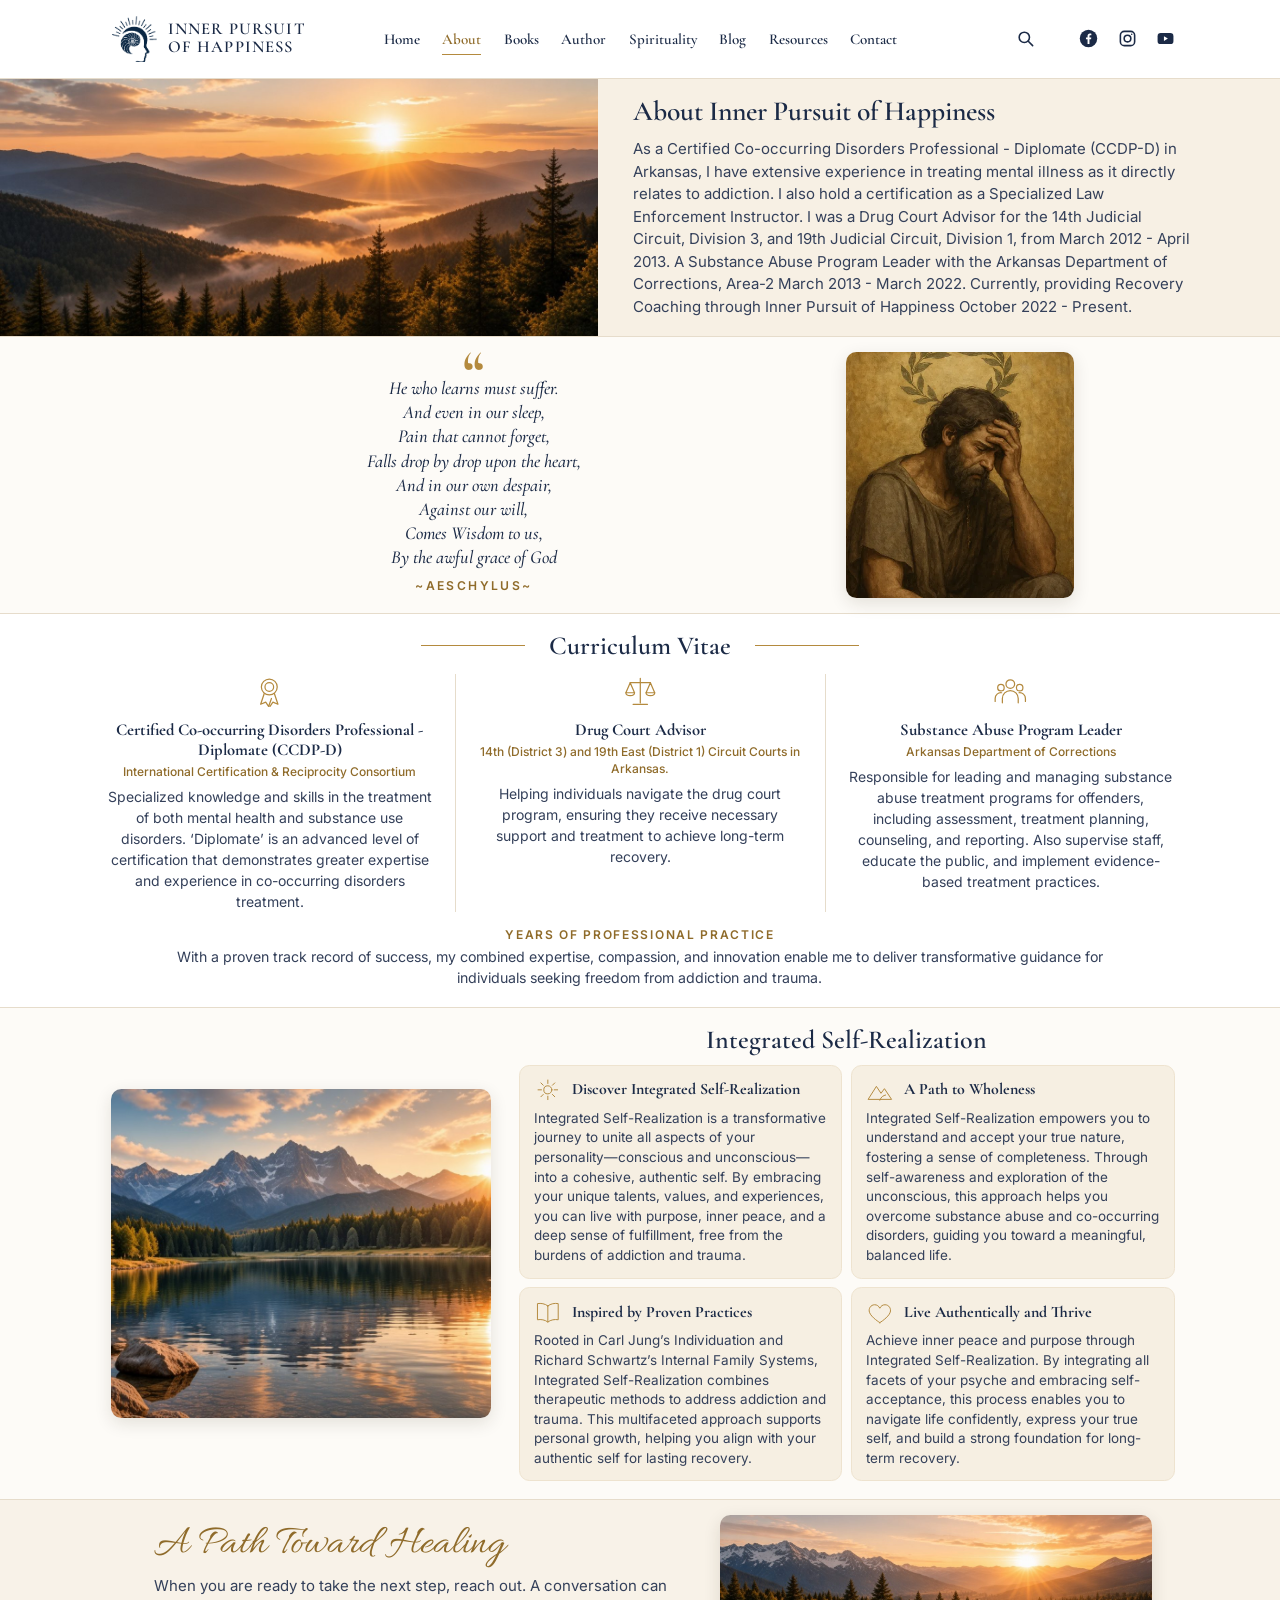
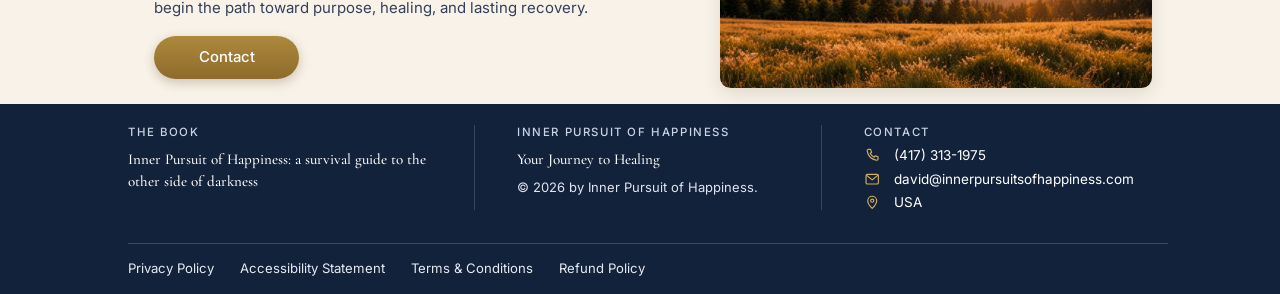
==== commit 2fdea2d0: "About: compact spacing and image sizes to match Home density" ====
--- a/about.html
+++ b/about.html
@@ -15,7 +15,7 @@
     href="https://fonts.googleapis.com/css2?family=Allura&family=Cormorant+Garamond:ital,wght@0,500;0,600;0,700;1,500&family=Inter:wght@400;500;600&display=swap"
   />
   <link rel="stylesheet" href="styles.css?v=compact-3" />
-  <link rel="stylesheet" href="about.css?v=1" />
+  <link rel="stylesheet" href="about.css?v=compact-1" />
 </head>
 <body>
   <a class="skip-link" href="#main">Skip to main content</a>
--- a/about.css
+++ b/about.css
@@ -329,6 +329,183 @@
   }
 }
 
+/* —— Compact pass: density matched to the approved home page —— */
+@media (min-width: 961px) {
+  .ab-intro {
+    grid-template-columns: calc(50% - 24 * var(--u)) 1fr;
+  }
+
+  .ab-intro-img {
+    height: 0;
+    min-height: 100%;
+    object-position: 50% 40%;
+  }
+
+  .ab-intro-copy {
+    padding: calc(10 * var(--u)) calc(max(0px, (100vw - 682 * var(--u)) / 2) + 20 * var(--u)) calc(10 * var(--u))
+      calc(20 * var(--u));
+  }
+
+  .ab-intro-copy h1 {
+    font-size: calc(16 * var(--u));
+  }
+
+  .ab-intro-copy p {
+    margin-top: calc(6 * var(--u));
+    line-height: 1.5;
+  }
+
+  .ab-quote {
+    padding: calc(9 * var(--u)) 0;
+  }
+
+  .ab-quote-grid {
+    grid-template-columns: 1fr calc(132 * var(--u));
+    padding: 0 calc(90 * var(--u)) 0 calc(60 * var(--u));
+  }
+
+  .ab-quote-mark {
+    font-size: calc(34 * var(--u));
+    height: calc(11 * var(--u));
+  }
+
+  .ab-quote blockquote p {
+    font-size: calc(10.6 * var(--u));
+    line-height: 1.32;
+  }
+
+  .ab-quote figcaption {
+    margin-top: calc(5 * var(--u));
+  }
+
+  .ab-quote-img {
+    width: calc(132 * var(--u));
+    height: calc(142 * var(--u));
+  }
+
+  .ab-cv {
+    padding: calc(10 * var(--u)) 0 calc(11 * var(--u));
+  }
+
+  .ab-rule-heading {
+    font-size: calc(15 * var(--u));
+  }
+
+  .ab-cv-list {
+    margin-top: calc(8 * var(--u));
+    padding: 0 calc(20 * var(--u));
+  }
+
+  .ab-cv-list li {
+    padding: 0 calc(13 * var(--u));
+  }
+
+  .ab-icon {
+    width: calc(20 * var(--u));
+    height: calc(20 * var(--u));
+  }
+
+  .ab-cv-list h3 {
+    margin-top: calc(4 * var(--u));
+    font-size: calc(9.6 * var(--u));
+  }
+
+  .ab-cv-list .ab-cv-org {
+    margin-top: calc(2 * var(--u));
+  }
+
+  .ab-cv-list p {
+    margin-top: calc(3 * var(--u));
+    line-height: 1.5;
+  }
+
+  .ab-years {
+    max-width: calc(560 * var(--u));
+    margin-top: calc(9 * var(--u));
+  }
+
+  .ab-years p {
+    margin-top: calc(2 * var(--u));
+    line-height: 1.5;
+  }
+
+  .ab-isr {
+    padding: calc(10 * var(--u)) 0;
+  }
+
+  .ab-isr-grid {
+    grid-template-columns: calc(220 * var(--u)) 1fr;
+    gap: calc(16 * var(--u));
+    align-items: center;
+  }
+
+  .ab-isr-img {
+    height: calc(190 * var(--u));
+    min-height: 0;
+  }
+
+  .ab-isr-copy h2 {
+    font-size: calc(15 * var(--u));
+  }
+
+  .ab-cards {
+    gap: calc(5 * var(--u));
+    margin-top: calc(6 * var(--u));
+  }
+
+  .ab-cards li {
+    grid-template-rows: auto 1fr;
+    padding: calc(6 * var(--u)) calc(8 * var(--u)) calc(7 * var(--u));
+  }
+
+  .ab-card-icon {
+    width: calc(16 * var(--u));
+    height: calc(16 * var(--u));
+  }
+
+  .ab-cards li {
+    grid-template-columns: calc(16 * var(--u)) 1fr;
+    column-gap: calc(6 * var(--u));
+  }
+
+  .ab-cards h3 {
+    font-size: calc(9.2 * var(--u));
+  }
+
+  .ab-cards p {
+    margin-top: calc(3 * var(--u));
+    font-size: max(13.5px, calc(7.4 * var(--u)));
+    line-height: 1.45;
+  }
+
+  .ab-heal {
+    padding: calc(9 * var(--u)) 0;
+  }
+
+  .ab-heal-grid {
+    grid-template-columns: 1fr calc(250 * var(--u));
+    padding: 0 calc(45 * var(--u)) 0 calc(60 * var(--u));
+  }
+
+  .ab-heal .script-heading {
+    font-size: calc(24 * var(--u));
+  }
+
+  .ab-heal-copy p {
+    margin-top: calc(5 * var(--u));
+    line-height: 1.5;
+  }
+
+  .ab-heal .btn {
+    margin-top: calc(9 * var(--u));
+  }
+
+  .ab-heal-img {
+    width: calc(250 * var(--u));
+    height: calc(100 * var(--u));
+  }
+}
+
 /* —— Tablet and phone —— */
 @media (max-width: 960px) {
   .ab-intro,
@@ -464,4 +641,30 @@
     min-height: 46px;
     padding: 0 2rem;
   }
-}
+
+  .ab-intro-img {
+    height: clamp(200px, 50vw, 360px);
+  }
+
+  .ab-intro-copy {
+    padding: 1.25rem 1.25rem 1.5rem;
+  }
+
+  .ab-quote,
+  .ab-isr,
+  .ab-heal {
+    padding: 1.5rem 0;
+  }
+
+  .ab-cv {
+    padding: 1.5rem 1.25rem;
+  }
+
+  .ab-cv-list li {
+    padding: 1rem 0;
+  }
+
+  .ab-quote-img {
+    width: min(100%, 300px);
+  }
+}
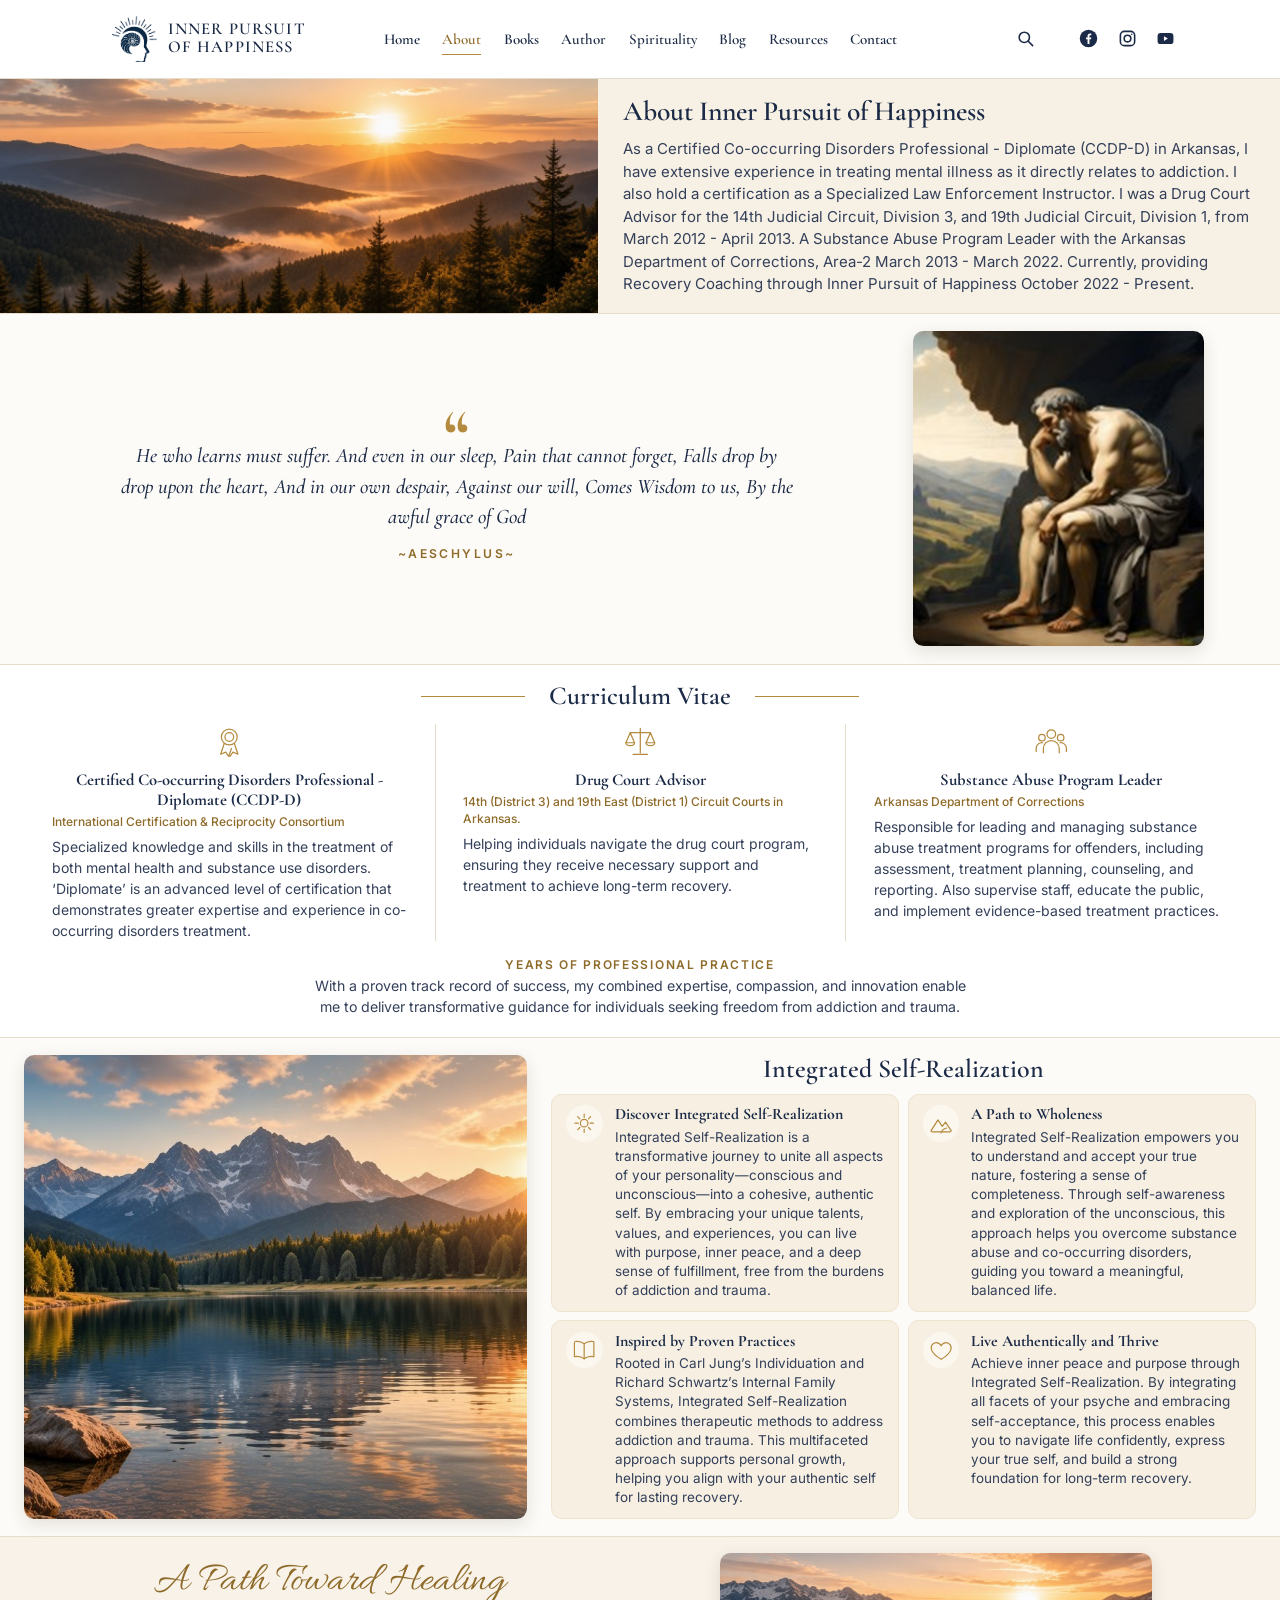
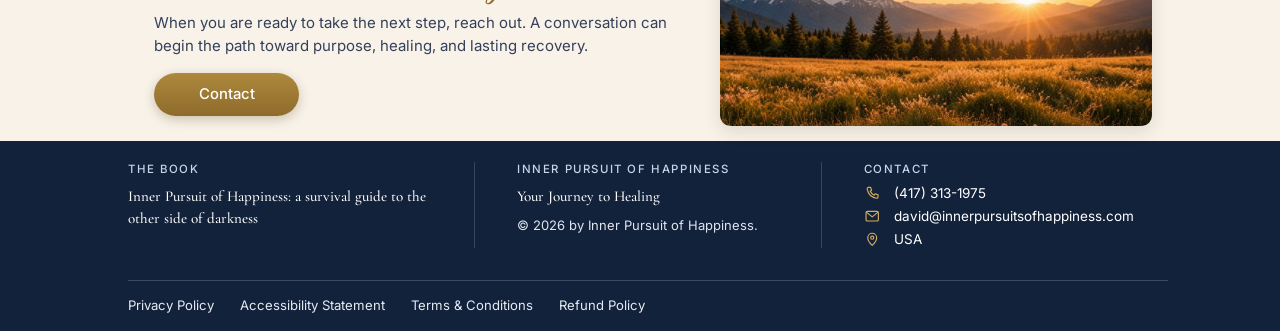
==== commit 28d0f5d4: "About: approved Aeschylus painting from mockup, wider text layout per mockup" ====
--- a/about.html
+++ b/about.html
@@ -15,7 +15,7 @@
     href="https://fonts.googleapis.com/css2?family=Allura&family=Cormorant+Garamond:ital,wght@0,500;0,600;0,700;1,500&family=Inter:wght@400;500;600&display=swap"
   />
   <link rel="stylesheet" href="styles.css?v=compact-3" />
-  <link rel="stylesheet" href="about.css?v=compact-1" />
+  <link rel="stylesheet" href="about.css?v=mockup-2" />
 </head>
 <body>
   <a class="skip-link" href="#main">Skip to main content</a>
@@ -91,24 +91,18 @@
           <span class="ab-quote-mark" aria-hidden="true">&ldquo;</span>
           <blockquote>
             <p>
-              He who learns must suffer.<br />
-              And even in our sleep,<br />
-              Pain that cannot forget,<br />
-              Falls drop by drop upon the heart,<br />
-              And in our own despair,<br />
-              Against our will,<br />
-              Comes Wisdom to us,<br />
-              By the awful grace of God
+              He who learns must suffer. And even in our sleep, Pain that cannot forget, Falls drop by drop upon the heart,
+              And in our own despair, Against our will, Comes Wisdom to us, By the awful grace of God
             </p>
           </blockquote>
           <figcaption>~Aeschylus~</figcaption>
         </figure>
         <img
           class="photo ab-quote-img"
-          src="images/about-suffer.webp"
-          alt="A person kneeling in sunlight with arms lifted"
-          width="420"
-          height="630"
+          src="images/about-aeschylus-painting.jpg"
+          alt="Classical oil painting of a seated, draped man resting his head on his hand beneath a rocky overhang, with a sunlit valley beyond"
+          width="489"
+          height="537"
           loading="lazy"
         />
       </div>
@@ -173,6 +167,7 @@
           <ul class="ab-cards">
             <li>
               <svg class="ab-card-icon" viewBox="0 0 48 48" aria-hidden="true"><circle cx="24" cy="24" r="7" /><path d="M24 7v6M24 35v6M7 24h6M35 24h6M12 12l4 4M32 32l4 4M12 36l4-4M32 16l4-4" /></svg>
+              <div class="ab-card-text">
               <h3>Discover Integrated Self-Realization</h3>
               <p>
                 Integrated Self-Realization is a transformative journey to unite all aspects of your personality—conscious
@@ -180,33 +175,40 @@
                 you can live with purpose, inner peace, and a deep sense of fulfillment, free from the burdens of addiction
                 and trauma.
               </p>
+              </div>
             </li>
             <li>
               <svg class="ab-card-icon" viewBox="0 0 48 48" aria-hidden="true"><path d="M4 40 18 18l8 12 6-8 12 18z" /><path d="M24 42c2-6 6-8 10-9" /></svg>
+              <div class="ab-card-text">
               <h3>A Path to Wholeness</h3>
               <p>
                 Integrated Self-Realization empowers you to understand and accept your true nature, fostering a sense of
                 completeness. Through self-awareness and exploration of the unconscious, this approach helps you overcome
                 substance abuse and co-occurring disorders, guiding you toward a meaningful, balanced life.
               </p>
+              </div>
             </li>
             <li>
               <svg class="ab-card-icon" viewBox="0 0 48 48" aria-hidden="true"><path d="M24 12c-5-4-12-5-18-4v28c6-1 13 0 18 4 5-4 12-5 18-4V8c-6-1-13 0-18 4Z" /><path d="M24 12v28" /></svg>
+              <div class="ab-card-text">
               <h3>Inspired by Proven Practices</h3>
               <p>
                 Rooted in Carl Jung’s Individuation and Richard Schwartz’s Internal Family Systems, Integrated
                 Self-Realization combines therapeutic methods to address addiction and trauma. This multifaceted approach
                 supports personal growth, helping you align with your authentic self for lasting recovery.
               </p>
+              </div>
             </li>
             <li>
               <svg class="ab-card-icon" viewBox="0 0 48 48" aria-hidden="true"><path d="M24 41s-15-9-18-18c-2-6 2-13 9-13 4 0 7 2 9 6 2-4 5-6 9-6 7 0 11 7 9 13-3 9-18 18-18 18Z" /></svg>
+              <div class="ab-card-text">
               <h3>Live Authentically and Thrive</h3>
               <p>
                 Achieve inner peace and purpose through Integrated Self-Realization. By integrating all facets of your psyche
                 and embracing self-acceptance, this process enables you to navigate life confidently, express your true self,
                 and build a strong foundation for long-term recovery.
               </p>
+              </div>
             </li>
           </ul>
         </div>
--- a/about.css
+++ b/about.css
@@ -506,6 +506,112 @@
   }
 }
 
+/* —— Mockup fidelity: wider content boundary for the about sections,
+   longer text lines, approved painting size, mockup card layout —— */
+@media (min-width: 961px) {
+  :root {
+    --ab-w: min(calc(100vw - 48px), calc(760 * var(--u)));
+  }
+
+  .ab-intro-copy {
+    padding: calc(10 * var(--u)) max(24px, calc((100vw - var(--ab-w)) / 2)) calc(10 * var(--u)) calc(14 * var(--u));
+  }
+
+  .ab-quote-grid,
+  .ab-cv > .wrap,
+  .ab-isr-grid {
+    width: var(--ab-w);
+  }
+
+  .ab-quote {
+    padding: calc(10 * var(--u)) 0;
+  }
+
+  .ab-quote-grid {
+    grid-template-columns: 1fr calc(168 * var(--u));
+    gap: calc(24 * var(--u));
+    padding: 0 calc(30 * var(--u)) 0 calc(10 * var(--u));
+  }
+
+  .ab-quote blockquote p {
+    max-width: calc(390 * var(--u));
+    margin-inline: auto;
+    font-size: calc(12 * var(--u));
+    line-height: 1.45;
+  }
+
+  .ab-quote-mark {
+    font-size: calc(40 * var(--u));
+    height: calc(14 * var(--u));
+  }
+
+  .ab-quote figcaption {
+    margin-top: calc(8 * var(--u));
+  }
+
+  .ab-quote-img {
+    width: calc(168 * var(--u));
+    height: calc(182 * var(--u));
+    object-position: 50% 50%;
+  }
+
+  .ab-cv-list {
+    padding: 0;
+  }
+
+  .ab-cv-list li {
+    padding: 0 calc(16 * var(--u));
+  }
+
+  .ab-cv-list .ab-cv-org,
+  .ab-cv-list p {
+    text-align: left;
+  }
+
+  .ab-years {
+    max-width: calc(600 * var(--u));
+  }
+
+  .ab-years p {
+    text-wrap: balance;
+  }
+
+  .ab-isr-grid {
+    grid-template-columns: 5fr 7fr;
+    gap: calc(14 * var(--u));
+    align-items: stretch;
+    padding: 0;
+  }
+
+  .ab-isr-img {
+    height: 0;
+    min-height: 100%;
+  }
+
+  .ab-cards li {
+    grid-template-columns: calc(21 * var(--u)) 1fr;
+    grid-template-rows: none;
+    column-gap: calc(7 * var(--u));
+    align-items: start;
+    padding: calc(6 * var(--u)) calc(8 * var(--u));
+  }
+
+  .ab-card-icon {
+    width: calc(21 * var(--u));
+    height: calc(21 * var(--u));
+    padding: calc(3 * var(--u));
+    stroke-width: 2.2;
+    border-radius: 50%;
+    background: #fbf7ef;
+  }
+
+  .ab-cards p {
+    grid-column: auto;
+    margin-top: calc(2 * var(--u));
+    line-height: 1.42;
+  }
+}
+
 /* —— Tablet and phone —— */
 @media (max-width: 960px) {
   .ab-intro,
@@ -666,5 +772,14 @@
 
   .ab-quote-img {
     width: min(100%, 300px);
-  }
-}
+    aspect-ratio: 489 / 537;
+  }
+
+  .ab-cards li {
+    display: grid;
+    grid-template-columns: 32px 1fr;
+    column-gap: 0.75rem;
+    align-items: start;
+    text-align: left;
+  }
+}
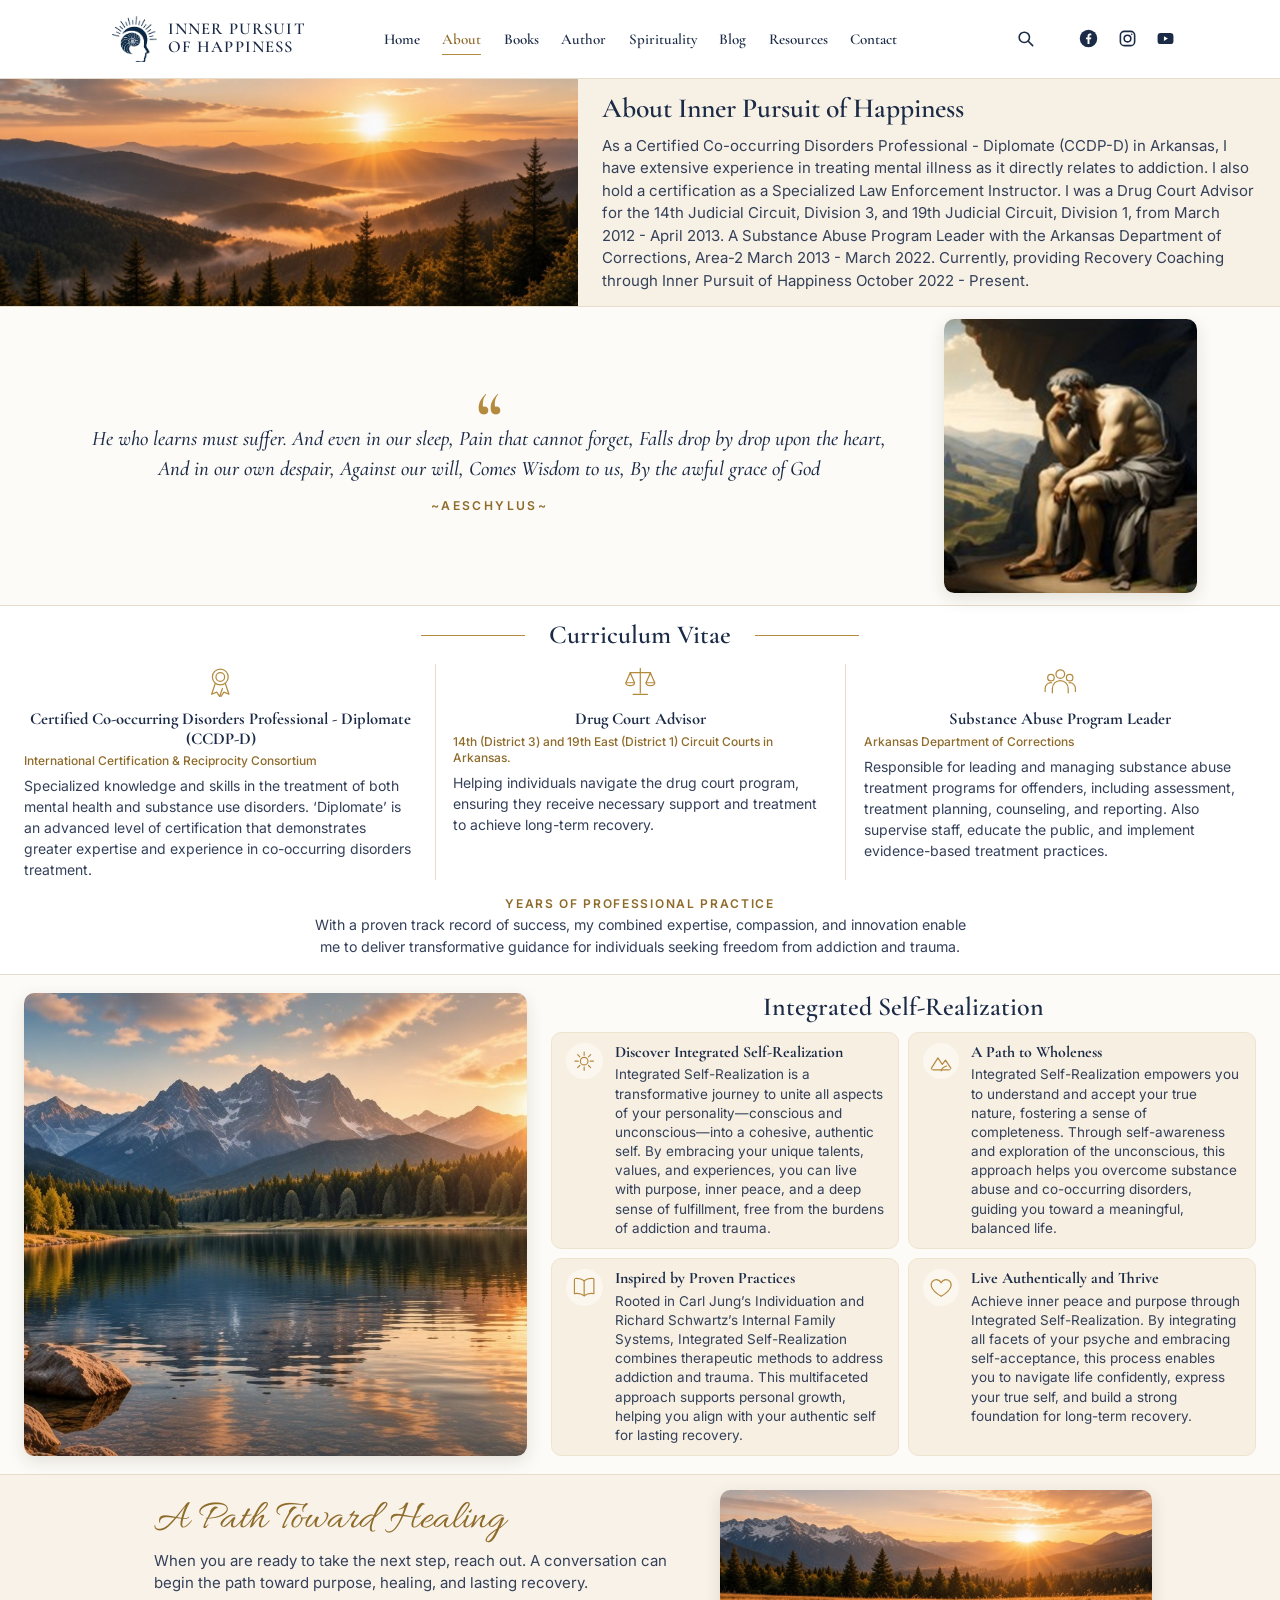
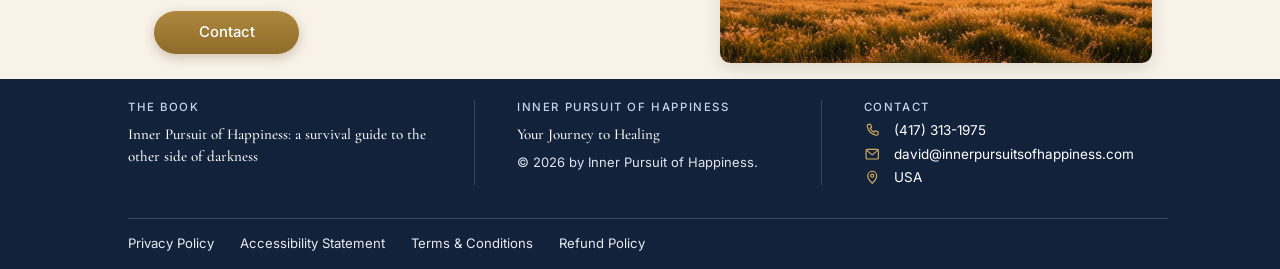
==== commit 84e6bc53: "About: tighter top three sections, wider text measure, smaller painting" ====
--- a/about.html
+++ b/about.html
@@ -15,7 +15,7 @@
     href="https://fonts.googleapis.com/css2?family=Allura&family=Cormorant+Garamond:ital,wght@0,500;0,600;0,700;1,500&family=Inter:wght@400;500;600&display=swap"
   />
   <link rel="stylesheet" href="styles.css?v=compact-3" />
-  <link rel="stylesheet" href="about.css?v=mockup-2" />
+  <link rel="stylesheet" href="about.css?v=top-3" />
 </head>
 <body>
   <a class="skip-link" href="#main">Skip to main content</a>
--- a/about.css
+++ b/about.css
@@ -612,6 +612,62 @@
   }
 }
 
+/* —— Top three sections: shorter, wider text measure —— */
+@media (min-width: 961px) {
+  :root {
+    --ab-w-top: min(calc(100vw - 48px), calc(790 * var(--u)));
+  }
+
+  .ab-intro {
+    grid-template-columns: calc(50% - 36 * var(--u)) 1fr;
+  }
+
+  .ab-intro-copy {
+    padding: calc(8 * var(--u)) max(24px, calc((100vw - var(--ab-w-top)) / 2)) calc(8 * var(--u)) calc(14 * var(--u));
+  }
+
+  .ab-quote {
+    padding: calc(7 * var(--u)) 0;
+  }
+
+  .ab-quote-grid,
+  .ab-cv > .wrap {
+    width: var(--ab-w-top);
+  }
+
+  .ab-quote-grid {
+    grid-template-columns: minmax(0, calc(470 * var(--u))) calc(146 * var(--u));
+    justify-content: center;
+    gap: calc(28 * var(--u));
+    padding: 0;
+  }
+
+  .ab-quote blockquote p {
+    max-width: calc(470 * var(--u));
+  }
+
+  .ab-quote-img {
+    width: calc(146 * var(--u));
+    height: calc(158 * var(--u));
+  }
+
+  .ab-cv {
+    padding: calc(9 * var(--u)) 0 calc(10 * var(--u));
+  }
+
+  .ab-cv-list li {
+    padding: 0 calc(10 * var(--u));
+  }
+
+  .ab-cv-list li:first-child {
+    padding-left: 0;
+  }
+
+  .ab-cv-list li:last-child {
+    padding-right: 0;
+  }
+}
+
 /* —— Tablet and phone —— */
 @media (max-width: 960px) {
   .ab-intro,
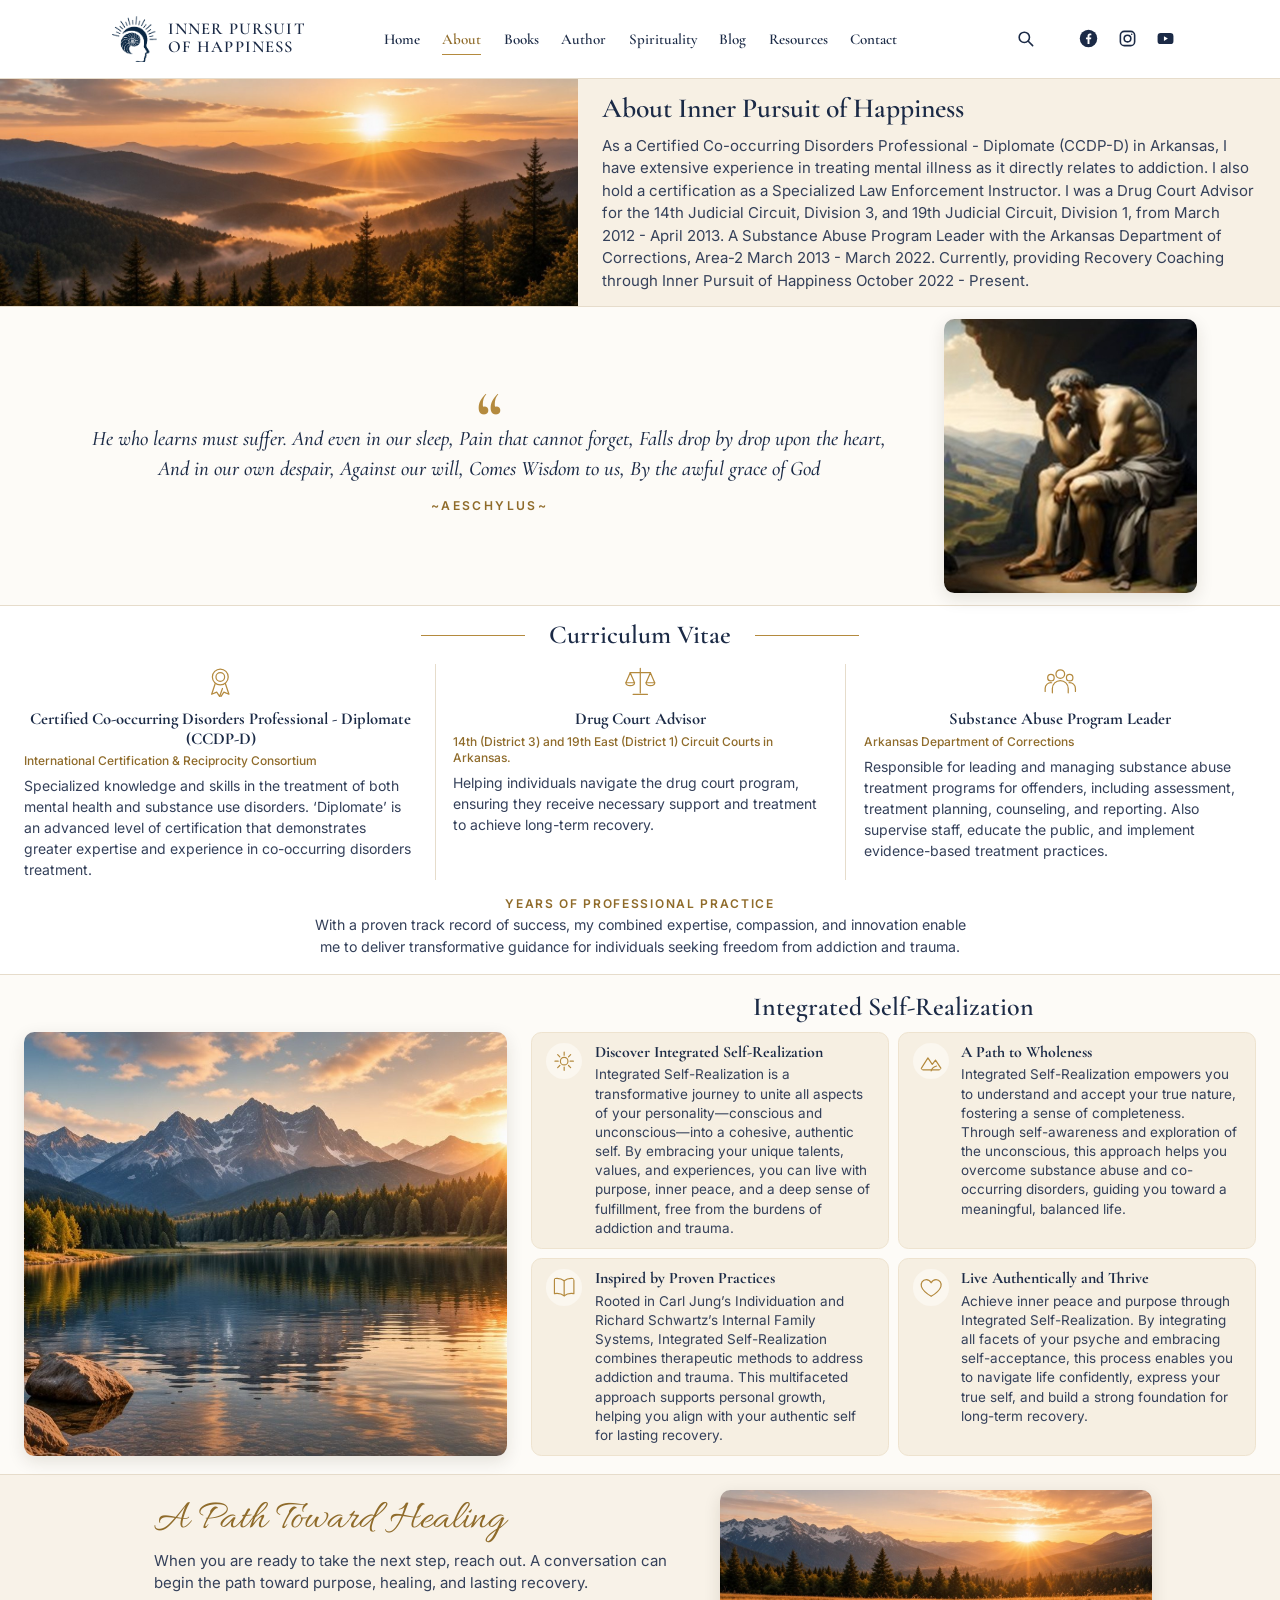
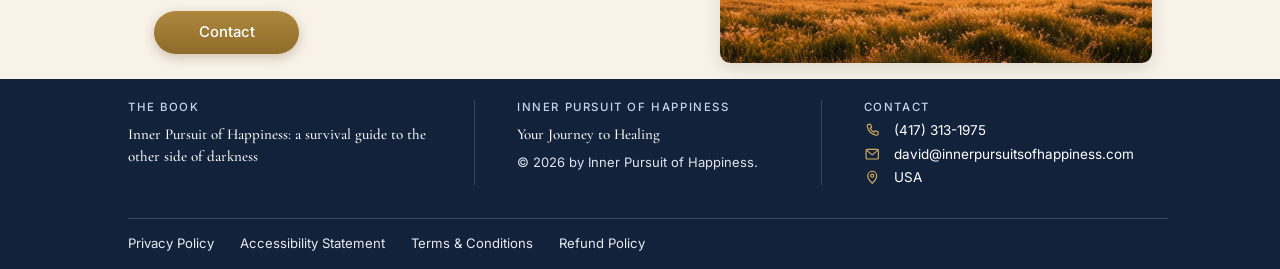
==== commit c6807a82: "About ISR: photo matches card grid height, 40/60 split" ====
--- a/about.html
+++ b/about.html
@@ -15,7 +15,7 @@
     href="https://fonts.googleapis.com/css2?family=Allura&family=Cormorant+Garamond:ital,wght@0,500;0,600;0,700;1,500&family=Inter:wght@400;500;600&display=swap"
   />
   <link rel="stylesheet" href="styles.css?v=compact-3" />
-  <link rel="stylesheet" href="about.css?v=top-3" />
+  <link rel="stylesheet" href="about.css?v=isr-4" />
 </head>
 <body>
   <a class="skip-link" href="#main">Skip to main content</a>
--- a/about.css
+++ b/about.css
@@ -668,6 +668,36 @@
   }
 }
 
+/* —— Integrated Self-Realization: photo matches the card grid, 40/60 split —— */
+@media (min-width: 961px) {
+  .ab-isr-grid {
+    grid-template-columns: 2fr 3fr;
+    grid-template-rows: auto auto;
+    row-gap: 0;
+  }
+
+  .ab-isr-copy {
+    display: contents;
+  }
+
+  .ab-isr-copy h2 {
+    grid-column: 2;
+    grid-row: 1;
+    margin-bottom: calc(6 * var(--u));
+  }
+
+  .ab-isr-img {
+    grid-column: 1;
+    grid-row: 2;
+  }
+
+  .ab-cards {
+    grid-column: 2;
+    grid-row: 2;
+    margin-top: 0;
+  }
+}
+
 /* —— Tablet and phone —— */
 @media (max-width: 960px) {
   .ab-intro,
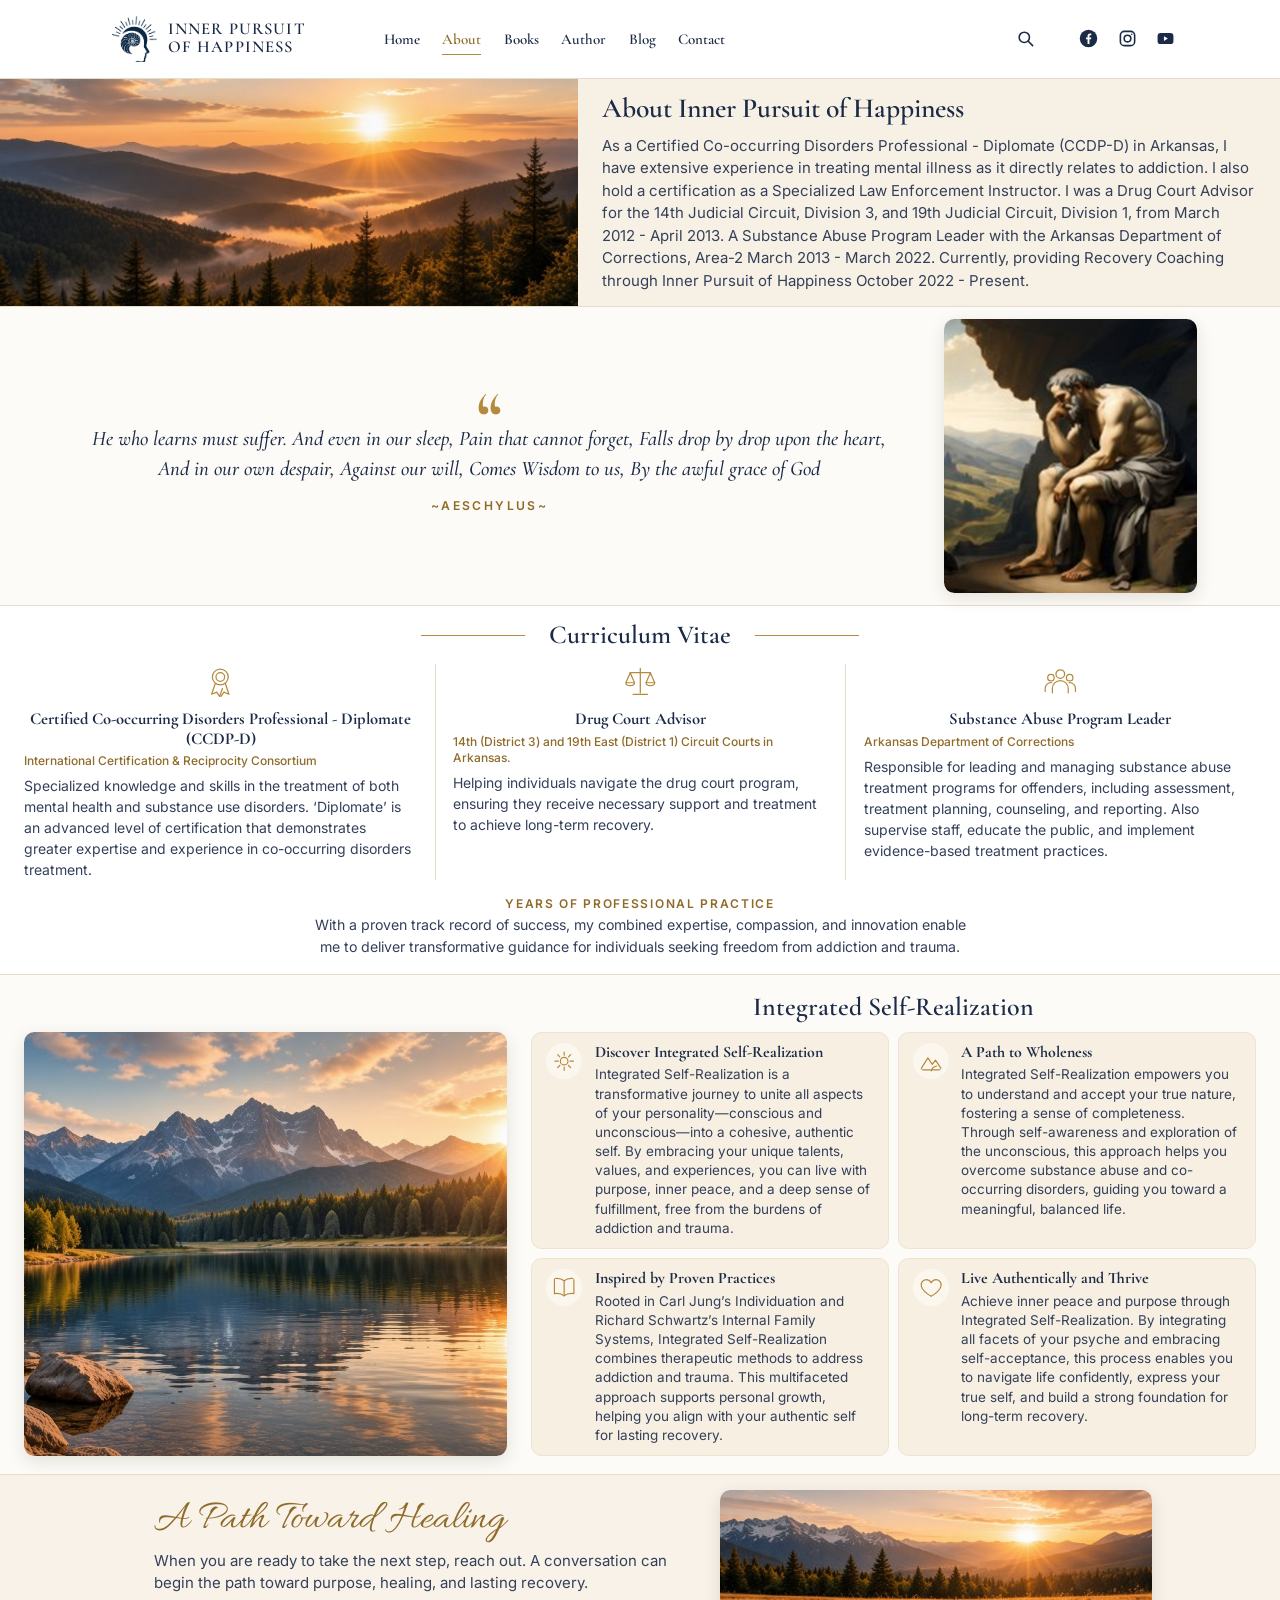
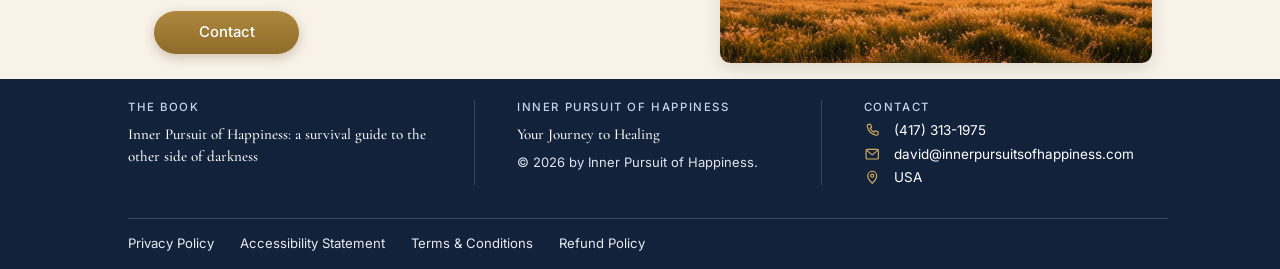
==== commit d2e845a9: "Add Let's Connect (Contact) page mock; unify nav to Home/About/Books/Author/Blog/Contact" ====
--- a/about.html
+++ b/about.html
@@ -15,7 +15,7 @@
     href="https://fonts.googleapis.com/css2?family=Allura&family=Cormorant+Garamond:ital,wght@0,500;0,600;0,700;1,500&family=Inter:wght@400;500;600&display=swap"
   />
   <link rel="stylesheet" href="styles.css?v=compact-3" />
-  <link rel="stylesheet" href="about.css?v=isr-4" />
+  <link rel="stylesheet" href="about.css?v=isr-5" />
 </head>
 <body>
   <a class="skip-link" href="#main">Skip to main content</a>
@@ -36,12 +36,10 @@
         <ul>
           <li><a href="./">Home</a></li>
           <li><a href="about.html" aria-current="page">About</a></li>
-          <li><a href="https://innerpursuitofhappiness.com/books">Books</a></li>
-          <li><a href="https://innerpursuitofhappiness.com/author">Author</a></li>
-          <li><a href="https://innerpursuitofhappiness.com/spirituality">Spirituality</a></li>
-          <li><a href="https://innerpursuitofhappiness.com/blog">Blog</a></li>
-          <li><a href="https://innerpursuitofhappiness.com/resources">Resources</a></li>
-          <li><a href="https://innerpursuitofhappiness.com/contact">Contact</a></li>
+          <li><a href="books.html">Books</a></li>
+          <li><a href="author.html">Author</a></li>
+          <li><a href="blog.html">Blog</a></li>
+          <li><a href="contact.html">Contact</a></li>
         </ul>
       </nav>
 
@@ -223,7 +221,7 @@
             When you are ready to take the next step, reach out. A conversation can begin the path toward purpose, healing,
             and lasting recovery.
           </p>
-          <a class="btn btn-gold" href="https://innerpursuitofhappiness.com/contact">Contact</a>
+          <a class="btn btn-gold" href="contact.html">Contact</a>
         </div>
         <img
           class="photo ab-heal-img"
--- a/about.css
+++ b/about.css
@@ -671,6 +671,7 @@
 /* —— Integrated Self-Realization: photo matches the card grid, 40/60 split —— */
 @media (min-width: 961px) {
   .ab-isr-grid {
+    width: var(--ab-w-top);
     grid-template-columns: 2fr 3fr;
     grid-template-rows: auto auto;
     row-gap: 0;
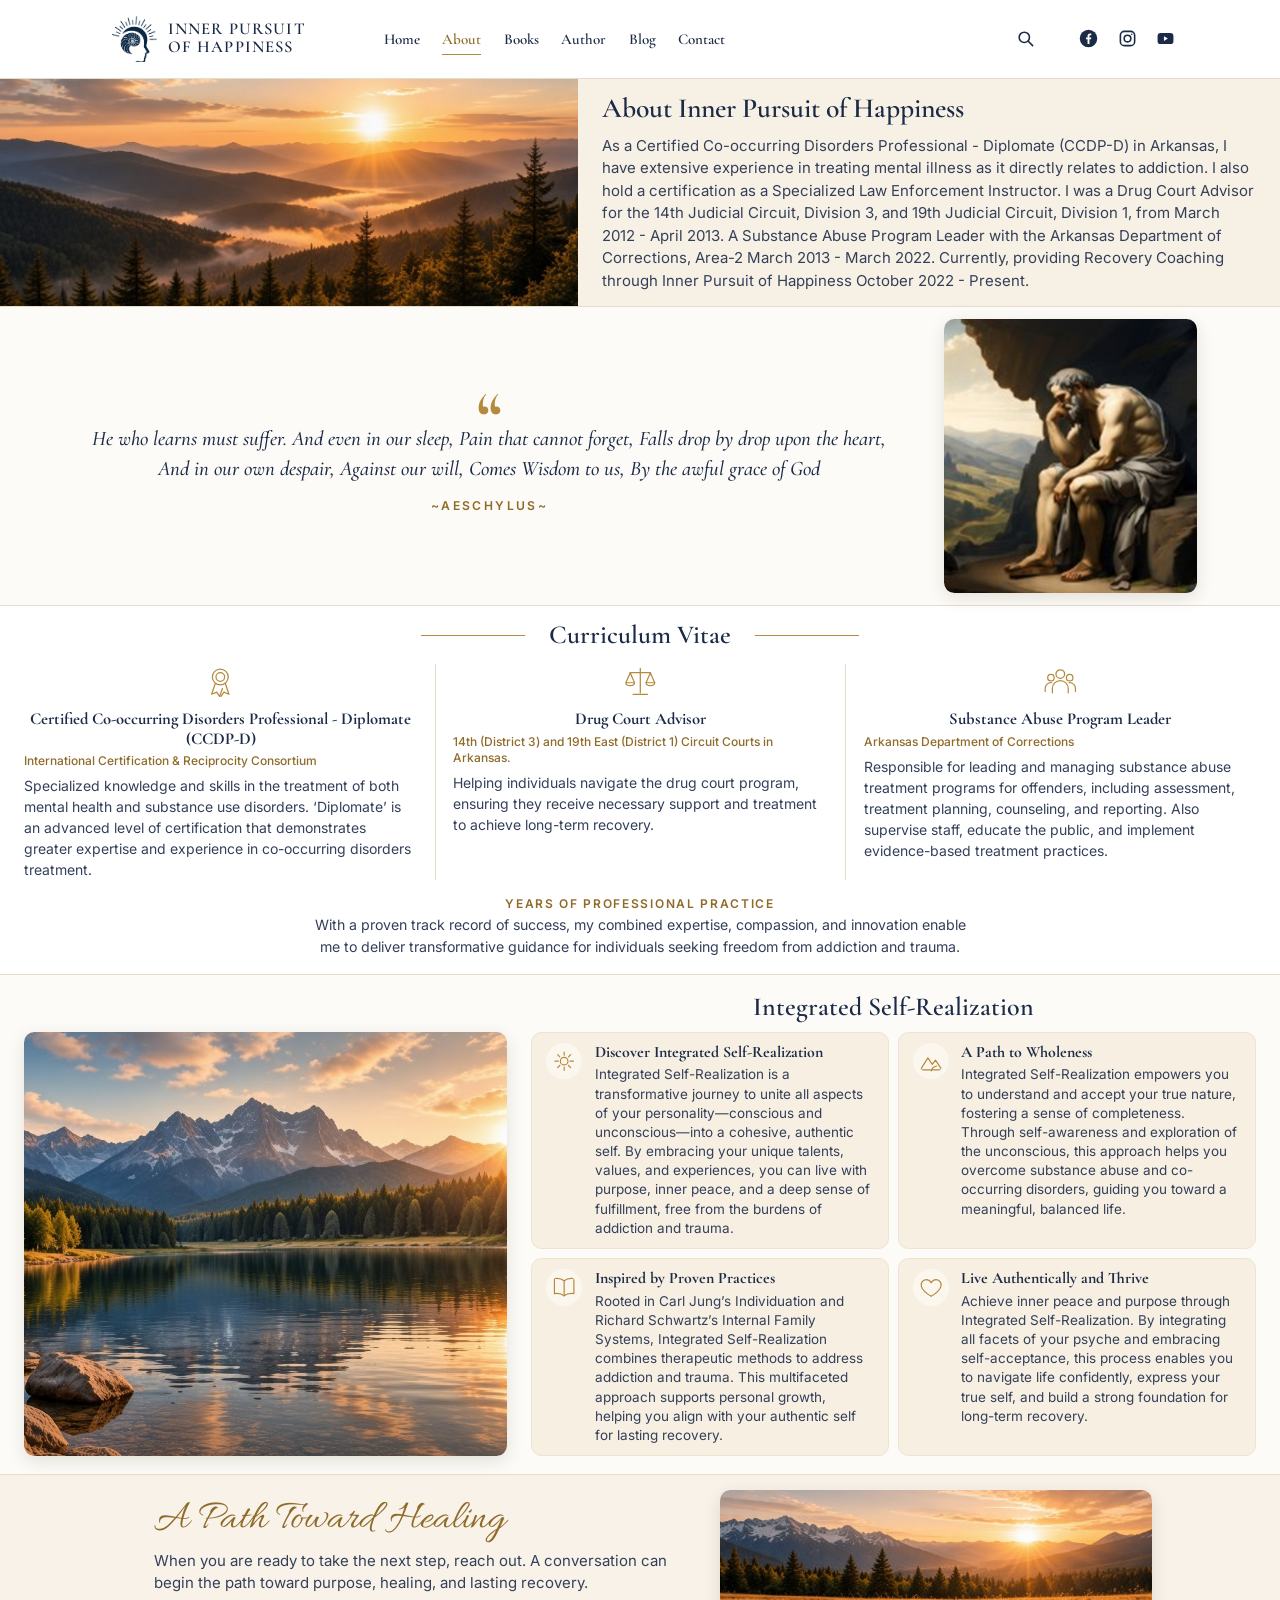
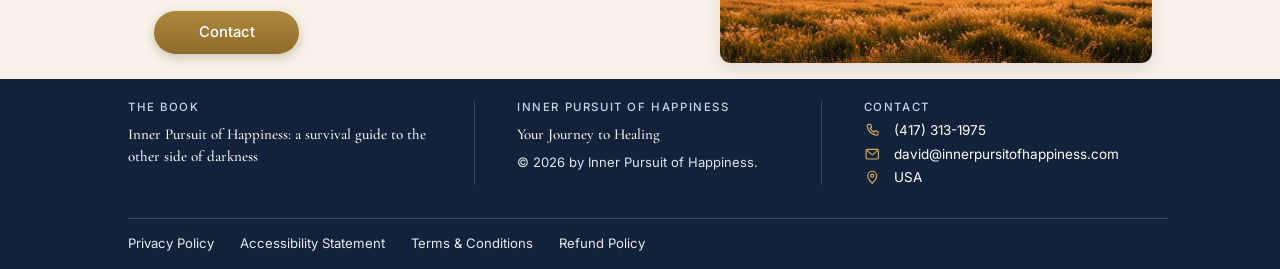
==== commit b6824f10: "Update site email to david@innerpursitofhappiness.com" ====
--- a/about.html
+++ b/about.html
@@ -257,7 +257,7 @@
           </li>
           <li>
             <svg viewBox="0 0 24 24" aria-hidden="true"><rect x="3" y="5" width="18" height="14" rx="2" /><path d="m3.5 6 8.5 7 8.5-7" /></svg>
-            <a href="mailto:david@innerpursuitsofhappiness.com">david@innerpursuitsofhappiness.com</a>
+            <a href="mailto:david@innerpursitofhappiness.com">david@innerpursitofhappiness.com</a>
           </li>
           <li>
             <svg viewBox="0 0 24 24" aria-hidden="true"><path d="M12 21s-6.5-6.2-6.5-11.2a6.5 6.5 0 0 1 13 0C18.5 14.8 12 21 12 21Z" /><circle cx="12" cy="9.8" r="2.3" /></svg>
